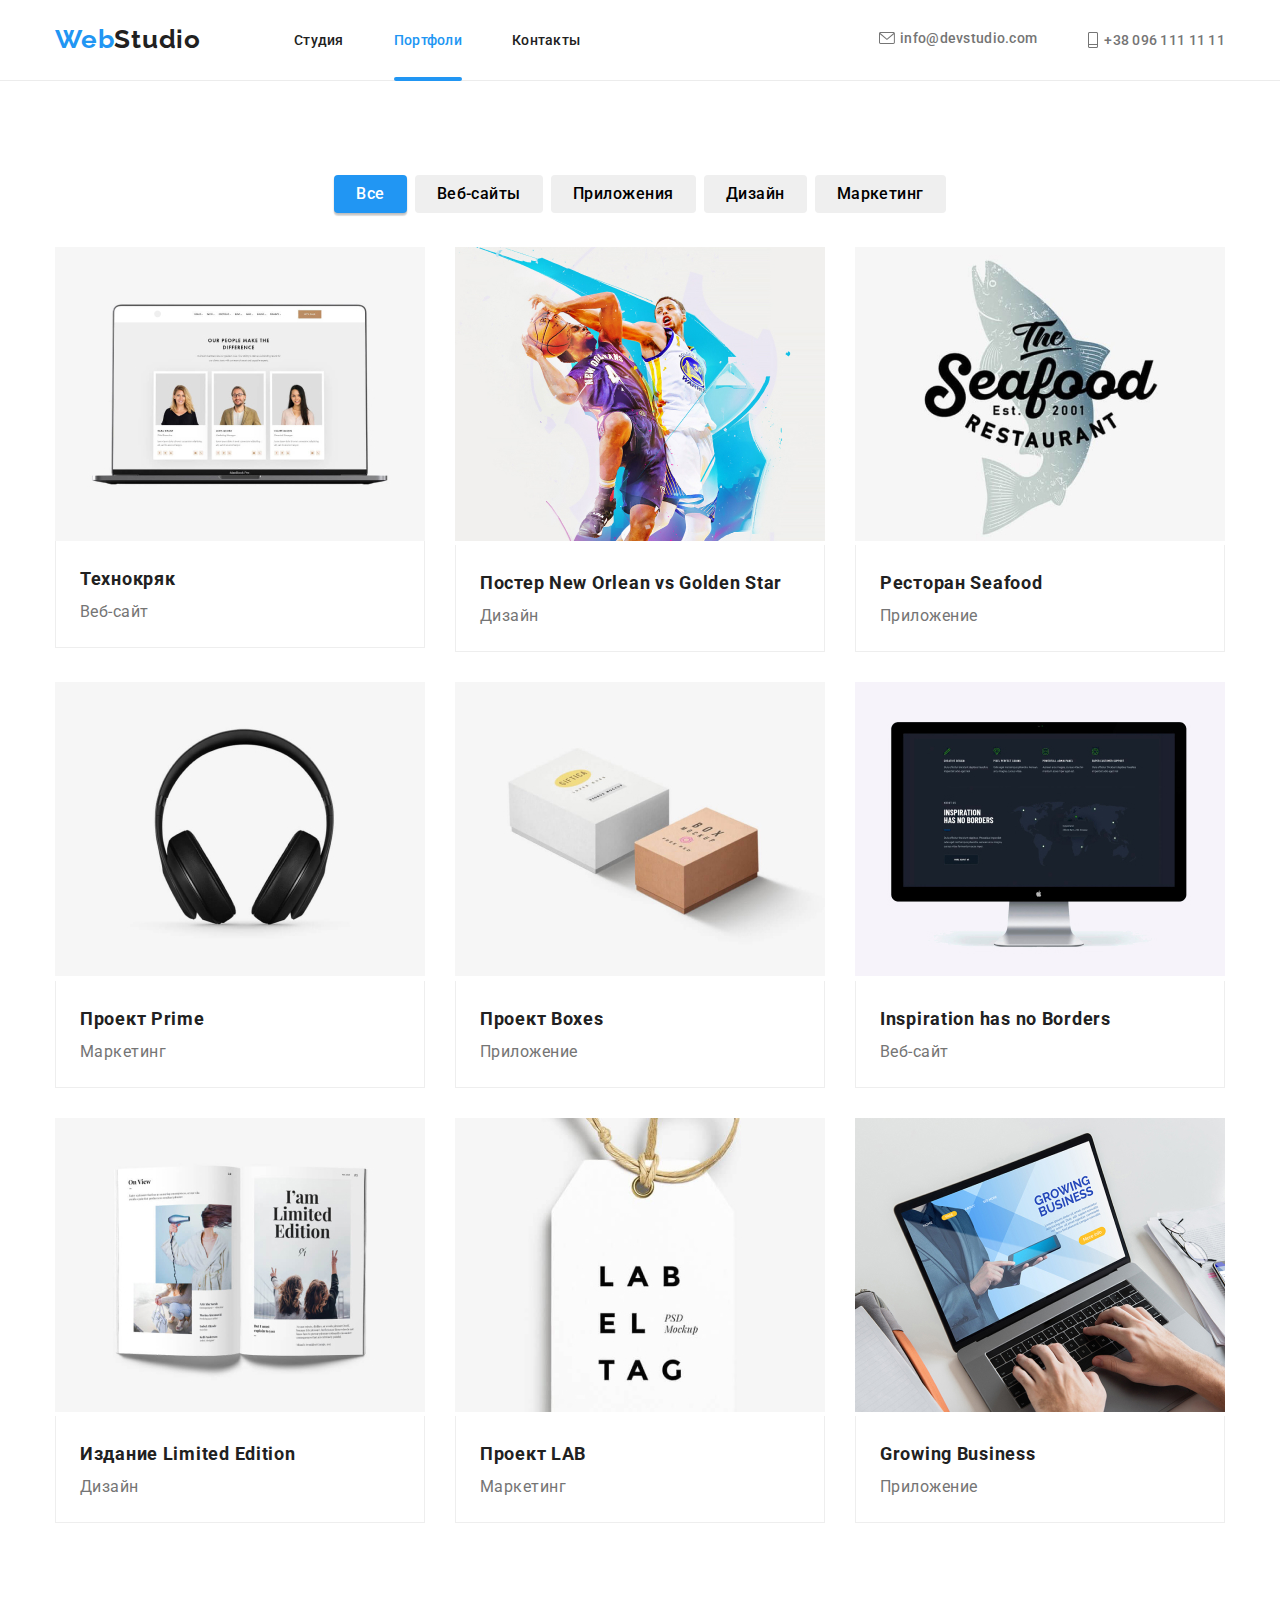
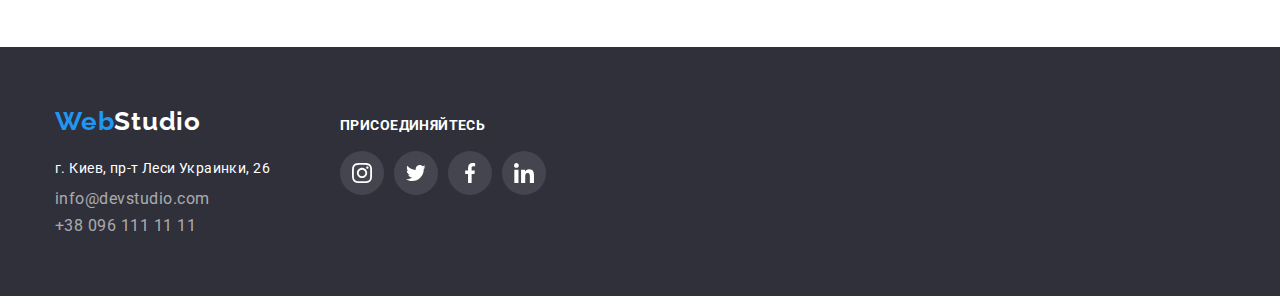
==== portfolio.html @ 09d7fbca "first commit" ====
<!DOCTYPE html>
<html lang="en">

<head>
   <meta charset="UTF-8">
   <meta http-equiv="X-UA-Compatible" content="IE=edge">
   <meta name="viewport" content="width=device-width, initial-scale=1.0">
   <link rel="stylesheet" href="./css/modern-normalize.css">
   <link rel="preconnect" href="https://fonts.googleapis.com">
   <link rel="preconnect" href="https://fonts.gstatic.com" crossorigin>
   <link
      href="https://fonts.googleapis.com/css2?family=Raleway:wght@700&family=Roboto:wght@400;500;700;900&display=swap"
      rel="stylesheet">
   <link rel="stylesheet" href="./css/style.css">
   <title>Portfolio Web Studio (Version 2.1)</title>
</head>

<body>
   <header class="head">
      <div class="container">
         <a href="index.html" class="logo-style"><span class="main-color">Web</span>Studio</a>
         <nav class="head-block">
            <ul class="nav">
               <li class="nav-item"><a href="index.html" class="a-nostyle">Студия</a></li>
               <li class="nav-item"><a href="portfolio.html" class="a-nostyle active">Портфоли</a></li>
               <li class="nav-item"><a href="#" class="a-nostyle">Контакты</a></li>
            </ul>
         </nav>
         <ul class="nav">
            <li class="real-address"><a href="mailto:info@devstudio.com" class="address-style">
                  <svg class="head-icons">
                     <use href="images/icons.svg#icon-email"></use>
                  </svg> info@devstudio.com</a>
            </li>
            <li class="real-address"><a href="tel:+380961111111" class="address-style">
                  <svg class="head-icons-tel">
                     <use href="images/icons.svg#icon-phone"></use>
                  </svg> +38 096 111 11 11</a></li>
         </ul>
      </div>
   </header>
   <main>
      <section class="section">
         <div class="container">
            <ul class="portfolio-nav">
               <li><button class="nav-button nav-button-active">
                     Все
                  </button></li>
               <li><button class="nav-button">
                     Веб-сайты
                  </button></li>
               <li><button class="nav-button">
                     Приложения
                  </button></li>
               <li><button class="nav-button">
                     Дизайн
                  </button></li>
               <li><button class="nav-button">
                     Маркетинг
                  </button></li>
            </ul>
            <ul class="flex-row-portfolio">
               <li class="block-project">
                  <a href="#" class="item-project">
                     <div class="img-thumb">
                        <img class="portfolio-img" src="./images/laptop with website.jpg"
                           alt="Ноутбук с открытим сайтом" width="370" height="294" />
                        <p class="description-img">Технокряк это современная площадка распространения коронавируса.
                           Компании используют эту
                           платформу для цифрового
                           шпионажа и атак на защищённые сервера конкурентов.</p>
                     </div>
                     <div class="container-items">
                        <h3 class="subhead">Технокряк</h3>
                        <p class="subtext">Веб-сайт</p>
                     </div>
                  </a>
               </li>
               <li class="block-project">
                  <a href="#" class="item-project">
                     <div class="img-thumb">
                        <img src="./images/new orlean vs golden star.jpg" alt="Постер New Orlean vs Golden Star"
                           width="370" height="294" />
                        <p class="description-img">Технокряк это современная площадка распространения коронавируса.
                           Компании используют эту
                           платформу для цифрового
                           шпионажа и атак на защищённые сервера конкурентов.</p>
                     </div>
                     <div class="container-items">
                        <h3 class="subhead">Постер New Orlean vs Golden Star</h3>
                        <p class="subtext">Дизайн</p>
                     </div>
                  </a>
               </li>
               <li class="block-project">
                  <a href="#" class="item-project">
                     <div class="img-thumb">
                        <img src="./images/Seafood.jpg" alt="Ресторан Seafood" width="370" height="294" />
                        <p class="description-img">Технокряк это современная площадка распространения коронавируса.
                           Компании используют эту
                           платформу для цифрового
                           шпионажа и атак на защищённые сервера конкурентов.</p>
                     </div>
                     <div class="container-items">
                        <h3 class="subhead">Ресторан Seafood</h3>
                        <p class="subtext">Приложение</p>
                     </div>
                  </a>
               </li>
               <li class="block-project">
                  <a href="#" class="item-project">
                     <div class="img-thumb">
                        <img src="./images/headphones-prime.jpg" alt="Проект Prime" width="370" height="294" />
                        <p class="description-img">Технокряк это современная площадка распространения коронавируса.
                           Компании используют эту
                           платформу для цифрового
                           шпионажа и атак на защищённые сервера конкурентов.</p>
                     </div>
                     <div class="container-items">
                        <h3 class="subhead">Проект Prime</h3>
                        <p class="subtext">Маркетинг</p>
                     </div>
                  </a>
               </li>
               <li class="block-project">
                  <a href="#" class="item-project">
                     <div class="img-thumb">
                        <img src="./images/project-boxes.jpg" alt="Проект Boxes" width="370" height="294" />
                        <p class="description-img">Технокряк это современная площадка распространения коронавируса.
                           Компании используют эту
                           платформу для цифрового
                           шпионажа и атак на защищённые сервера конкурентов.</p>
                     </div>
                     <div class="container-items">
                        <h3 class="subhead">Проект Boxes</h3>
                        <p class="subtext">Приложение</p>
                     </div>
                  </a>
               </li>
               <li class="block-project">
                  <a href="#" class="item-project">
                     <div class="img-thumb">
                        <img src="./images/imac.jpg" alt="Inspiration has no Borders" width="370" height="294" />
                        <p class="description-img">Технокряк это современная площадка распространения коронавируса.
                           Компании используют эту
                           платформу для цифрового
                           шпионажа и атак на защищённые сервера конкурентов.</p>
                     </div>
                     <div class="container-items">
                        <h3 class="subhead">Inspiration has no Borders</h3>
                        <p class="subtext">Веб-сайт</p>
                     </div>
                  </a>
               </li>
               <li class="block-project">
                  <a href="#" class="item-project">
                     <div class="img-thumb">
                        <img src="./images/book.jpg" alt="Издание Limited Edition" width="370" height="294" />
                        <p class="description-img">Технокряк это современная площадка распространения коронавируса.
                           Компании используют эту
                           платформу для цифрового
                           шпионажа и атак на защищённые сервера конкурентов.</p>
                     </div>
                     <div class="container-items">
                        <h3 class="subhead">Издание Limited Edition</h3>
                        <p class="subtext">Дизайн</p>
                     </div>
                  </a>
               </li>
               <li class="block-project">
                  <a href="#" class="item-project">
                     <div class="img-thumb">
                        <img src="./images/project-lab.jpg" alt="Проект LAB" width="370" height="294" />
                        <p class="description-img">Технокряк это современная площадка распространения коронавируса.
                           Компании используют эту
                           платформу для цифрового
                           шпионажа и атак на защищённые сервера конкурентов.</p>
                     </div>
                     <div class="container-items">
                        <h3 class="subhead">Проект LAB</h3>
                        <p class="subtext">Маркетинг</p>
                     </div>
                  </a>
               </li>
               <li class="block-project">
                  <a href="#" class="item-project">
                     <div class="img-thumb">
                        <img src="./images/growing-business.jpg" alt="Growing Business" width="370" height="294" />
                        <p class="description-img">Технокряк это современная площадка распространения коронавируса.
                           Компании используют эту
                           платформу для цифрового
                           шпионажа и атак на защищённые сервера конкурентов.</p>
                     </div>
                     <div class="container-items">
                        <h3 class="subhead">Growing Business</h3>
                        <p class="subtext">Приложение</p>
                     </div>
                  </a>
               </li>
            </ul>
         </div>
      </section>
   </main>
   <footer class="footer">
      <div class="container">
         <div>
            <a href="index.html" class="footer-logo"><span class="main-color">Web</span>Studio</a>
            <address>
               <ul class="footer-list">
                  <li class="footer-margin"><a href="https://goo.gl/maps/rMcHHb8cHS6tsSC66" class="footer-address"
                        target="_blank" rel="noopener noreferrer nofollow">г.
                        Киев,
                        пр-т Леси Украинки,
                        26</a></li>
                  <li class="footer-margin"><a href="mailto:info@devstudio.com"
                        class="footer-item">info@devstudio.com</a>
                  </li>
                  <li class="footer-margin"><a href="tel:+380961111111" class="footer-item">+38 096 111 11 11</a></li>
               </ul>
            </address>
         </div>
         <div class="social-subscription">
            <p class="text-subscription">Присоединяйтесь</p>
            <ul class="social-footer">
               <li class="block-social-footer">
                  <a href="#" class="social-footer-item">
                     <svg class="social-item">
                        <use href="images/icons.svg#icon-instagram"></use>
                     </svg>
                  </a>
               </li>
               <li class="block-social-footer">
                  <a href="#" class="social-footer-item">
                     <svg class="social-item">
                        <use href="images/icons.svg#icon-twitter"></use>
                     </svg>
                  </a>
               </li>
               <li class="block-social-footer">
                  <a href="#" class="social-footer-item">
                     <svg class="social-item">
                        <use href="images/icons.svg#icon-facebook"></use>
                     </svg>
                  </a>
               </li>
               <li class="block-social-footer">
                  <a href="#" class="social-footer-item">
                     <svg class="social-item">
                        <use href="images/icons.svg#icon-linkedin"></use>
                     </svg>
                  </a>
               </li>
            </ul>
         </div>
      </div>
   </footer>
</body>

</html>
---- css/style.css ----
:root {
   --main-color: #2196f3;
   --background-color: #ffffff;
   --text-color: #212121;
   --subtext: #757575;
}
body {
   font-family: 'Roboto', sans-serif;
   color: var(--main-color);
}
button {
   cursor: pointer;
}
p,
h1,
h2,
h3,
h4,
h5,
h6,
ul {
   margin: 0;
   padding: 0;
}
.head {
   border-bottom: 1px solid #ececec;
   padding: 25px 0;
}
.head-block {
   display: flex;
   align-items: center;
}

.container {
   width: 1200px;
   margin: 0 auto;
   padding-right: 15px;
   padding-left: 15px;
}
.nav {
   display: flex;
   list-style: none;
}

.a-nostyle {
   text-decoration: none;
   color: var(--text-color);
   transition: color 250ms cubic-bezier(0.4, 0, 0.2, 1);
}
.head > .container {
   display: flex;
   align-items: center;
}

.logo-style {
   font-family: 'Raleway', sans-serif;
   font-size: 26px;
   line-height: 1.15;
   font-weight: 700;
   text-decoration: none;
   color: var(--text-color);
   letter-spacing: 0.03em;
   margin-right: 93px;
}
.nav:last-child {
   margin-left: auto;
}

.main-color {
   color: var(--main-color);
}
.nav-item {
   display: block;
   font-weight: 500;
   font-size: 14px;
   line-height: 0.875;
   margin: 0 50px 0 0;
   letter-spacing: 0.02em;
}
.real-address:first-child {
   margin: 0 50px 0 0;
}
.address-style {
   color: var(--subtext);
   text-decoration: none;
   font-size: 14px;
   font-weight: 500;
   line-height: 0.875;
   letter-spacing: 0.02em;
   display: flex;
   justify-content: center;
   align-items: center;
   transition: color 250ms cubic-bezier(0.4, 0, 0.2, 1);
}
.nav-item:nth-child(3n + 3) {
   margin-right: 0;
}
.a-nostyle:hover,
.a-nostyle:focus {
   color: var(--main-color);
}
.address-style:hover,
.address-style:focus {
   color: var(--main-color);
   fill: var(--main-color);
}
.slider {
   background-image: linear-gradient(
         rgba(47, 48, 58, 0.4),
         rgba(47, 48, 58, 0.4)
      ),
      url(../images/bg-head.jpg);
   background-repeat: no-repeat;
   background-size: cover;
   background-color: #2f303a;
   padding-bottom: 200px;
   padding-top: 200px;
   text-align: center;
   max-width: 1600px;
   margin: 0 auto;
}
.slider-sentences {
   font-size: 44px;
   color: var(--background-color);
   font-weight: 900;
   line-height: 1.36;
   text-transform: uppercase;
   text-align: center;
   margin: 0 0 30px 0;
   letter-spacing: 0.06em;
}
.button-style {
   font-family: inherit;
   width: 200px;
   padding: 10px 0;
   background-color: var(--main-color);
   border: none;
   border-radius: 5px;
   color: var(--background-color);
   font-size: 16px;
   font-weight: 700;
   line-height: 1.875;
   letter-spacing: 0.06em;
   box-shadow: 0px 4px 4px rgba(0, 0, 0, 0.15);
}
.section {
   padding: 94px 0 94px 0;
}
.section:nth-child(3n) {
   padding: 0 0 94px 0;
}
.section:nth-child(4n) {
   background-color: #f5f4fa;
}
.flex-row {
   display: flex;
   list-style: none;
   padding: 0;
}
.our-feature {
   position: absolute;
   white-space: nowrap;
   width: 1px;
   height: 1px;
   overflow: hidden;
   border: 0;
   padding: 0;
   clip: rect(0 0 0 0);
   clip-path: inset(50%);
   margin: -1px;
}
.feature-block {
   margin: 0 30px 0 0;
   width: 270px;
}
.feature-block:nth-child(4n + 4) {
   margin-right: 0;
}
.feature-text {
   margin: 10px 0 0 0;
   color: var(--subtext);
   font-weight: 400;
   font-size: 14px;
   line-height: 1.71;
   letter-spacing: 0.03em;
}
.feature-head {
   color: var(--text-color);
   font-size: 14px;
   font-weight: 700;
   line-height: 1.14;
   text-transform: uppercase;
   letter-spacing: 0.03em;
}
.style-do {
   text-align: center;
   color: var(--text-color);
   font-weight: 700;
   font-size: 36px;
   line-height: 1.16;
   margin: 0 0 50px 0;
   letter-spacing: 0.03em;
}
.what-do {
   margin: 0 30px 0 0;
   position: relative;
}
.what-do:nth-child(3n + 3) {
   margin-right: 0;
}
.what-do-text {
   position: absolute;
   bottom: 4px;
   left: 0;
   width: 100%;
   height: 70px;
   color: #fff;
   background: rgba(47, 48, 58, 0.8);
   display: flex;
   justify-content: center;
   align-items: center;
   font-weight: 700;
   font-size: 14px;
   line-height: 1.14;
   text-align: center;
   letter-spacing: 0.03em;
   text-transform: uppercase;
   color: #ffffff;
}
.teammates {
   background-color: var(--background-color);
   width: 270px;
   text-align: center;
   margin: 0 30px 0 0;
   box-shadow: 1px 2px 2px rgba(0, 0, 0, 0.2);
}
.teammates:nth-child(4n + 4) {
   margin-right: 0;
}
.name-surname {
   color: var(--text-color);
   font-size: 16px;
   line-height: 1.125;
   font-weight: 500;
   letter-spacing: 0.03em;
   margin-bottom: 10px;
}
.block-information {
   padding: 30px 0 30px 0;
}
.career {
   color: var(--subtext);
   font-size: 16px;
   font-weight: 400;
   line-height: 1.125;
   letter-spacing: 0.03em;
   margin-bottom: 16px;
}
.footer {
   background-color: #2f303a;
   padding: 60px 0 60px 0;
}
.footer-logo {
   display: block;
   font-family: 'Raleway', sans-serif;
   font-size: 26px;
   line-height: 1.15;
   font-weight: 700;
   text-decoration: none;
   color: var(--background-color);
   letter-spacing: 0.03em;
   margin-bottom: 20px;
}
.footer-list {
   list-style: none;
   padding: 0;
}
.footer-address {
   text-decoration: none;
   color: var(--background-color);
   font-size: 14px;
   line-height: 1.71;
   font-style: normal;
   letter-spacing: 0.03em;
}
.footer-item {
   text-decoration: none;
   color: rgba(255, 255, 255, 0.6);
   font-style: normal;
}
.footer-margin {
   margin: 0 0 9px 0;
   letter-spacing: 0.03em;
}
.footer-margin:nth-child(3n) {
   margin: 0;
}

.active {
   color: var(--main-color);
   position: relative;
}

.active::after {
   content: '';
   width: 100%;
   height: 4px;
   position: absolute;
   background-color: var(--main-color);
   border-radius: 2px;
   left: 0;
   bottom: -33px;
}

/*                  Portfolio.html                     */
.portfolio-nav {
   display: flex;
   justify-content: center;
   align-items: center;
   list-style: none;
}
.portfolio-nav li {
   margin: 0 4px 0 4px;
}
.none-style {
   text-decoration: none;
   color: var(--text-color);
}
.nav-button-active {
   padding: 6px 22px;
   background: var(--main-color);
   box-shadow: 0px 3px 1px rgba(0, 0, 0, 0.1), 0px 1px 2px rgba(0, 0, 0, 0.08),
      0px 2px 2px rgba(0, 0, 0, 0.12);
   border-radius: 4px;
   color: #ffffff;
}
.nav-button {
   padding: 6px 22px;
   font-family: -apple-system, BlinkMacSystemFont, 'Segoe UI', Roboto, Oxygen,
      Ubuntu, Cantarell, 'Open Sans', 'Helvetica Neue', sans-serif;
   font-weight: 500;
   font-size: 16px;
   line-height: 1.625;
   text-align: center;
   letter-spacing: 0.03em;
   border: none;
   border-radius: 4px;
   transition: background 250ms cubic-bezier(0.4, 0, 0.2, 1),
      box-shadow 250ms cubic-bezier(0.4, 0, 0.2, 1),
      color 250ms cubic-bezier(0.4, 0, 0.2, 1);
}
.nav-button:focus,
.nav-button:hover {
   background: var(--main-color);
   box-shadow: 0px 3px 1px rgba(0, 0, 0, 0.1), 0px 1px 2px rgba(0, 0, 0, 0.08),
      0px 2px 2px rgba(0, 0, 0, 0.12);
   /* border-radius: 4px; */
   color: #ffffff;
}
.actived {
   font-family: -apple-system, BlinkMacSystemFont, 'Segoe UI', Roboto, Oxygen,
      Ubuntu, Cantarell, 'Open Sans', 'Helvetica Neue', sans-serif;
   font-weight: 500;
   font-size: 16px;
   line-height: 1.625;
   letter-spacing: 0.03em;
   color: #ffffff;
}
.flex-row-portfolio {
   display: flex;
   flex-wrap: wrap;
   list-style: none;
   margin: 34px 0 0 0;
}
.container-items {
   padding: 20px 24px 20px 24px;
   border-bottom: 1px solid #eeeeee;
   border-right: 1px solid #eeeeee;
   border-left: 1px solid #eeeeee;
}
.block-project {
   width: 370px;
   margin: 0 0 30px 30px;
}
.block-project:nth-child(3n + 1) {
   margin: 0 0 30px 0;
}
.container-items .subhead {
   font-family: -apple-system, BlinkMacSystemFont, 'Segoe UI', Roboto, Oxygen,
      Ubuntu, Cantarell, 'Open Sans', 'Helvetica Neue', sans-serif;
   font-weight: 700;
   font-size: 18px;
   line-height: 2;
   letter-spacing: 0.04em;
   color: var(--text-color);
}
.container-items .subtext {
   font-family: -apple-system, BlinkMacSystemFont, 'Segoe UI', Roboto, Oxygen,
      Ubuntu, Cantarell, 'Open Sans', 'Helvetica Neue', sans-serif;
   font-size: 16px;
   line-height: 1.875;
   letter-spacing: 0.03em;
   color: var(--subtext);
}
.projec-items {
   padding-bottom: 94px;
}
.portfolio-img {
   display: block;
}
.img-thumb {
   position: relative;
   overflow: hidden;
}

.description-img {
   position: absolute;
   top: 0;
   left: 0;
   height: 100%;
   background: rgba(33, 150, 243, 0.9);
   transform: translateY(calc(100% + 1px));
   transition: transform 250ms cubic-bezier(0.4, 0, 0.2, 1);
   font-size: 18px;
   line-height: 1.55;
   letter-spacing: 0.03em;
   color: #ffffff;
   padding: 63px 24px 0 24px;
}
.backdrop {
   width: 100vw;
   height: 100vh;
   background-color: rgba(0, 0, 0, 0.3);
   position: fixed;
   top: 0;
   transition: visibility 250ms cubic-bezier(0.4, 0, 0.2, 1),
      opacity 250ms cubic-bezier(0.4, 0, 0.2, 1), rotate 250ms linear;
}
.modal {
   width: 528px;
   min-height: 581px;
   background-color: #ffffff;
   box-shadow: 0px 1px 3px rgba(0, 0, 0, 0.12), 0px 1px 1px rgba(0, 0, 0, 0.14),
      0px 2px 1px rgba(0, 0, 0, 0.2);
   border-radius: 4px;
   position: absolute;
   top: 50%;
   left: 50%;
   transform: translate(-50%, -50%);
   padding: 40px;
}
.modal-close-btn {
   display: flex;
   justify-content: center;
   align-items: center;
   width: 30px;
   height: 30px;
   border-radius: 50%;
   position: absolute;
   background-color: #fff;
   border: 1px solid rgba(0, 0, 0, 0.1);
   top: 14px;
   right: 14px;
}
.is-hidden {
   opacity: 0;
   pointer-events: 0;
   visibility: hidden;
}
.block-project:hover .description-img {
   transform: translateY(0);
}
.item-project {
   display: block;
   text-decoration: none;
   transition: box-shadow 250ms cubic-bezier(0.4, 0, 0.2, 1);
}
.item-project:hover,
.item-project:focus {
   box-shadow: 0px 1px 1px rgba(0, 0, 0, 0.12), 0px 4px 4px rgba(0, 0, 0, 0.06),
      1px 4px 6px rgba(0, 0, 0, 0.16);
}

/* ICONS Style */
.head-icons {
   height: 12px;
   width: 16px;
   fill: currentColor;
   margin-right: 5px;
}
.head-icons-tel {
   height: 16px;
   width: 12px;
   fill: currentColor;
   margin-right: 5px;
}
.feature-icons {
   width: 65.32px;
   height: 70px;
}
.background-feautre-icons {
   height: 120px;
   width: 270px;
   display: flex;
   justify-content: center;
   align-items: center;
   background-color: #f5f4fa;
   border-radius: 4px;
   margin-bottom: 30px;
}
.social-icons {
   list-style: none;
   display: flex;
   justify-content: center;
   align-items: center;
}
.icons {
   cursor: pointer;
   width: 44px;
   height: 44px;
   margin-right: 10px;
   color: #afb1b8;
   fill: currentColor;
}
.icons:last-child {
   margin-right: 0;
}
.url-icon-social {
   display: flex;
   justify-content: center;
   align-items: center;
   border-radius: 50%;
   width: 100%;
   height: 100%;
   color: #afb1b8;
   fill: currentColor;
   transition: background-color 250ms cubic-bezier(0.4, 0, 0.2, 1),
      color 250ms cubic-bezier(0.4, 0, 0.2, 1);
}
.icon-item {
   width: 20px;
   height: 20px;
}
.url-icon-social:hover,
.url-icon-social:focus {
   background-color: var(--main-color);
   color: #fff;
}
.partners-items {
   list-style: none;
   display: flex;
}
.block-partners {
   width: 170px;
   height: 92px;
   box-sizing: border-box;
   margin-right: 30px;
}
.block-partners:last-child {
   margin-right: 0px;
}
.url-partners {
   display: flex;
   justify-content: center;
   align-items: center;
   border: 1px solid #afb1b8;
   border-radius: 4px;
   width: 100%;
   height: 100%;
   fill: currentColor;
   fill: #afb1b8;
   transition: fill 250ms cubic-bezier(0.4, 0, 0.2, 1),
      border 250ms cubic-bezier(0.4, 0, 0.2, 1);
}
.url-partners:hover,
.url-partners:focus {
   fill: var(--main-color);
   border: 1px solid #2196f3;
}
.icon-partners {
   width: 106px;
   height: 60px;
}
.social-subscription {
   margin-left: 70px;
}

.social-footer {
   list-style: none;
   display: flex;
   justify-content: center;
   align-items: center;
}
.social-item {
   width: 20px;
   height: 20px;
   fill: #fff;
}
.footer > .container {
   display: flex;
   align-items: baseline;
}
.text-subscription {
   font-weight: 700;
   font-size: 14px;
   line-height: 0.875;
   letter-spacing: 0.03em;
   text-transform: uppercase;
   color: #ffffff;
   /* padding: 10px 0 20px 0; */
   margin-bottom: 20px;
}
.social-footer-item {
   width: 44px;
   height: 44px;
   border-radius: 50%;
   display: flex;
   justify-content: center;
   align-items: center;
   background: rgba(255, 255, 255, 0.1);
   transition: background-color 250ms cubic-bezier(0.4, 0, 0.2, 1);
}
.block-social-footer {
   margin-right: 10px;
}
.block-social-footer:last-child {
   margin-right: 0;
}
.social-footer-item:hover,
.social-footer-item:focus {
   background-color: var(--main-color);
}

/* MODAL FORM */
.modal-form {
   display: flex;
   flex-direction: column;
}

.modal-input {
   width: 100%;
   height: 40px;
   border: 1px solid rgba(33, 33, 33, 0.2);
   box-sizing: border-box;
   border-radius: 4px;
   padding-left: 42px;
   cursor: pointer;
   margin-top: 4px;
   outline: none;
}

.modal-input:hover,
.modal-input:focus {
   border: 1px solid var(--main-color);
}
.modal-textarea {
   width: 100%;
   height: 120px;
   border: 1px solid rgba(33, 33, 33, 0.2);
   box-sizing: border-box;
   border-radius: 4px;
   outline: none;
   padding: 12px 16px;
   margin-top: 4px;
   font-size: 14px;
   line-height: 16px;
   letter-spacing: 0.01em;
   color: rgba(117, 117, 117, 0.5);
   resize: none;
   cursor: pointer;
}
.modal-textarea:hover,
.modal-textarea:focus {
   border: 1px solid var(--main-color);
}

.modal-title {
   font-weight: 700;
   font-size: 20px;
   line-height: 1.15;
   text-align: center;
   letter-spacing: 0.03em;
   color: #212121;
}
.button-submit {
   width: 200px;
   height: 50px;
   background: #188ce8;
   box-shadow: 0px 4px 4px rgba(0, 0, 0, 0.15);
   border-radius: 4px;
   border: none;
   letter-spacing: 0.06em;
   font-weight: 700;
   font-size: 16px;
   line-height: 30px;
   color: #ffffff;
}
.text-label-form {
   font-size: 12px;
   line-height: 14px;
   letter-spacing: 0.01em;
   color: #757575;
   padding-top: 10px;
}
.modal-checkbox {
   display: flex;
   justify-content: center;
   align-items: center;
   padding-top: 20px;
   padding-bottom: 30px;
}
.checkbox-text {
   display: inline;
   font-size: 14px;
   line-height: 24px;
   letter-spacing: 0.03em;
   color: #757575;
   padding-left: 7px;
}
.conditions-contract {
   font-size: 14px;
   line-height: 24px;
   letter-spacing: 0.03em;
   color: var(--main-color);
   border-bottom: 1px solid var(--main-color);
}
.link-contract {
   text-decoration: none;
   color: inherit;
}
.thumb-button {
   display: flex;
   justify-content: center;
   align-items: center;
}
.thumb-user-name {
   position: relative;
}
.form-user-icon {
   position: absolute;
   top: 50%;
   left: 15px;
   transform: translate(0, -40%);
   height: 18px;
   width: 18px;
   pointer-events: none;
   fill: inherit;
}
.thumb-user-name:hover,
.thumb-user-name:focus {
   fill: var(--main-color);
}
.subscription-email {
   margin-left: 93px;
}
.email-subscription {
   width: 358px;
   height: 50px;
   border: 1px solid rgba(255, 255, 255, 0.3);
   background-color: #2f303a;
   padding: 15px 16px;
   box-sizing: border-box;
   border-radius: 4px;
   outline: none;
   color: rgba(255, 255, 255, 0.3);
}
.subscription-button {
   width: 200px;
   height: 50px;
   background: #2196f3;
   box-shadow: 0px 4px 4px rgba(0, 0, 0, 0.15);
   border-radius: 4px;
   border: none;
   margin-right: 12px;
   font-weight: 700;
   font-size: 16px;
   line-height: 30px;
   letter-spacing: 0.06em;
   color: #ffffff;
   align-items: center;
   text-align: center;
}
.icon-send-button {
   display: inline-block;
   width: 24px;
   height: 24px;
   fill: #fff;
   transform: translate(20%, 20%);
}
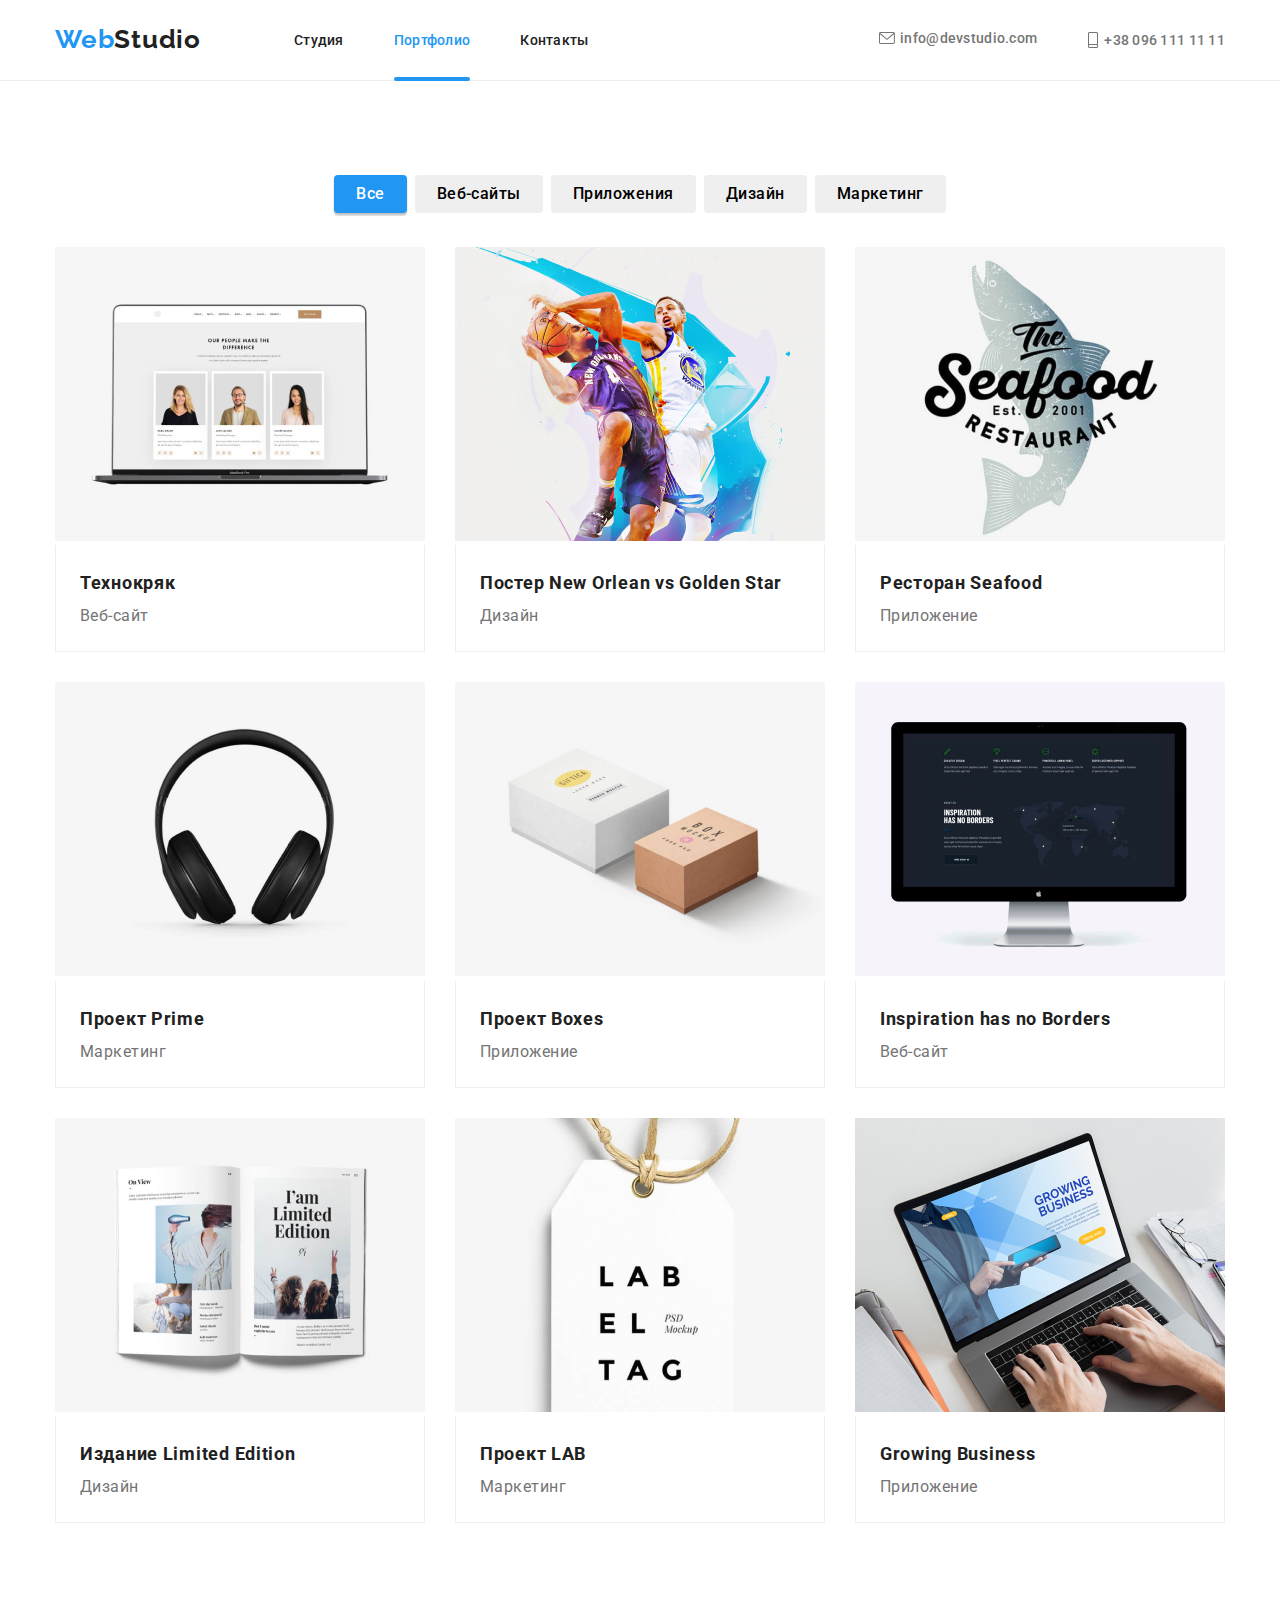
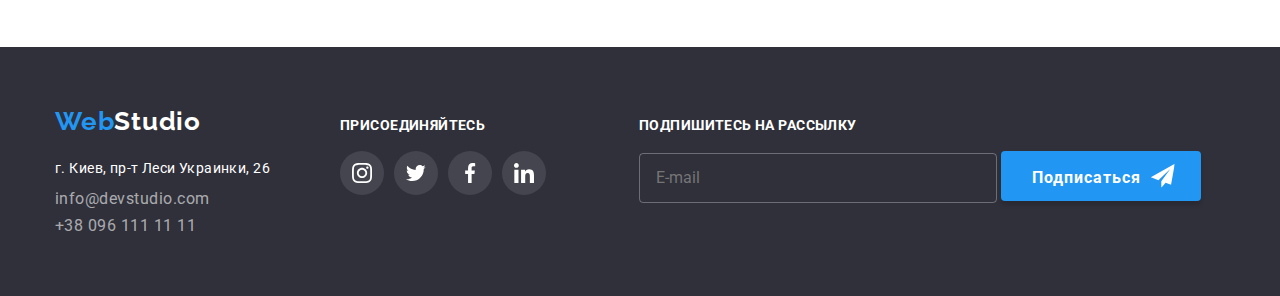
==== commit b616d418: "just bem" ====
--- a/portfolio.html
+++ b/portfolio.html
@@ -18,182 +18,192 @@
 <body>
    <header class="head">
       <div class="container">
-         <a href="index.html" class="logo-style"><span class="main-color">Web</span>Studio</a>
-         <nav class="head-block">
-            <ul class="nav">
-               <li class="nav-item"><a href="index.html" class="a-nostyle">Студия</a></li>
-               <li class="nav-item"><a href="portfolio.html" class="a-nostyle active">Портфоли</a></li>
-               <li class="nav-item"><a href="#" class="a-nostyle">Контакты</a></li>
+         <a href="index.html" class="logo"><span class="head__span">Web</span>Studio</a>
+         <nav class="menu">
+            <ul class="menu-list">
+               <li class="menu-list__item"><a href="index.html" class="a-nostyle">Студия</a></li>
+               <li class="menu-list__item"><a href="portfolio.html" class="a-nostyle active">Портфолио</a></li>
+               <li class="menu-list__item"><a href="#" class="a-nostyle">Контакты</a></li>
             </ul>
          </nav>
-         <ul class="nav">
-            <li class="real-address"><a href="mailto:info@devstudio.com" class="address-style">
-                  <svg class="head-icons">
+         <ul class="contact-list menu-list">
+            <li class="contact-list__item"><a href="mailto:info@devstudio.com" class="address-style">
+                  <svg class="contact-list__icon--letter">
                      <use href="images/icons.svg#icon-email"></use>
                   </svg> info@devstudio.com</a>
             </li>
-            <li class="real-address"><a href="tel:+380961111111" class="address-style">
-                  <svg class="head-icons-tel">
+            <li class="contact-list__item"><a href="tel:+380961111111" class="address-style">
+                  <svg class="contact-list__icon--phone">
                      <use href="images/icons.svg#icon-phone"></use>
-                  </svg> +38 096 111 11 11</a></li>
+                  </svg> +38 096 111 11 11</a>
+            </li>
          </ul>
       </div>
    </header>
    <main>
-      <section class="section">
+      <section class="section-padding">
          <div class="container">
             <ul class="portfolio-nav">
-               <li><button class="nav-button nav-button-active">
+               <li><button class="portfolio-nav__item portfolio-nav__item--active">
                      Все
                   </button></li>
-               <li><button class="nav-button">
+               <li><button class="portfolio-nav__item">
                      Веб-сайты
                   </button></li>
-               <li><button class="nav-button">
+               <li><button class="portfolio-nav__item">
                      Приложения
                   </button></li>
-               <li><button class="nav-button">
+               <li><button class="portfolio-nav__item">
                      Дизайн
                   </button></li>
-               <li><button class="nav-button">
+               <li><button class="portfolio-nav__item">
                      Маркетинг
                   </button></li>
             </ul>
-            <ul class="flex-row-portfolio">
-               <li class="block-project">
-                  <a href="#" class="item-project">
-                     <div class="img-thumb">
-                        <img class="portfolio-img" src="./images/laptop with website.jpg"
-                           alt="Ноутбук с открытим сайтом" width="370" height="294" />
-                        <p class="description-img">Технокряк это современная площадка распространения коронавируса.
-                           Компании используют эту
-                           платформу для цифрового
-                           шпионажа и атак на защищённые сервера конкурентов.</p>
-                     </div>
-                     <div class="container-items">
-                        <h3 class="subhead">Технокряк</h3>
-                        <p class="subtext">Веб-сайт</p>
-                     </div>
-                  </a>
-               </li>
-               <li class="block-project">
-                  <a href="#" class="item-project">
+            <ul class="project-list">
+               <li class="project-list__item">
+                  <a href="#" class="project-list__url">
+                     <div class="img-thumb">
+                        <img src="./images/laptop with website.jpg" alt="Ноутбук с открытим сайтом" width="370"
+                           height="294" />
+                        <p class="img-thumb__description">Технокряк это современная площадка распространения
+                           коронавируса.
+                           Компании используют эту
+                           платформу для цифрового
+                           шпионажа и атак на защищённые сервера конкурентов.</p>
+                     </div>
+                     <div class="container-items">
+                        <h3 class="container-items__subhead">Технокряк</h3>
+                        <p class="container-items__subtext">Веб-сайт</p>
+                     </div>
+                  </a>
+               </li>
+               <li class="project-list__item">
+                  <a href="#" class="project-list__url">
                      <div class="img-thumb">
                         <img src="./images/new orlean vs golden star.jpg" alt="Постер New Orlean vs Golden Star"
                            width="370" height="294" />
-                        <p class="description-img">Технокряк это современная площадка распространения коронавируса.
-                           Компании используют эту
-                           платформу для цифрового
-                           шпионажа и атак на защищённые сервера конкурентов.</p>
-                     </div>
-                     <div class="container-items">
-                        <h3 class="subhead">Постер New Orlean vs Golden Star</h3>
-                        <p class="subtext">Дизайн</p>
-                     </div>
-                  </a>
-               </li>
-               <li class="block-project">
-                  <a href="#" class="item-project">
+                        <p class="img-thumb__description">Технокряк это современная площадка распространения
+                           коронавируса.
+                           Компании используют эту
+                           платформу для цифрового
+                           шпионажа и атак на защищённые сервера конкурентов.</p>
+                     </div>
+                     <div class="container-items">
+                        <h3 class="container-items__subhead">Постер New Orlean vs Golden Star</h3>
+                        <p class="container-items__subtext">Дизайн</p>
+                     </div>
+                  </a>
+               </li>
+               <li class="project-list__item">
+                  <a href="#" class="project-list__url">
                      <div class="img-thumb">
                         <img src="./images/Seafood.jpg" alt="Ресторан Seafood" width="370" height="294" />
-                        <p class="description-img">Технокряк это современная площадка распространения коронавируса.
-                           Компании используют эту
-                           платформу для цифрового
-                           шпионажа и атак на защищённые сервера конкурентов.</p>
-                     </div>
-                     <div class="container-items">
-                        <h3 class="subhead">Ресторан Seafood</h3>
-                        <p class="subtext">Приложение</p>
-                     </div>
-                  </a>
-               </li>
-               <li class="block-project">
-                  <a href="#" class="item-project">
+                        <p class="img-thumb__description">Технокряк это современная площадка распространения
+                           коронавируса.
+                           Компании используют эту
+                           платформу для цифрового
+                           шпионажа и атак на защищённые сервера конкурентов.</p>
+                     </div>
+                     <div class="container-items">
+                        <h3 class="container-items__subhead">Ресторан Seafood</h3>
+                        <p class="container-items__subtext">Приложение</p>
+                     </div>
+                  </a>
+               </li>
+               <li class="project-list__item">
+                  <a href="#" class="project-list__url">
                      <div class="img-thumb">
                         <img src="./images/headphones-prime.jpg" alt="Проект Prime" width="370" height="294" />
-                        <p class="description-img">Технокряк это современная площадка распространения коронавируса.
-                           Компании используют эту
-                           платформу для цифрового
-                           шпионажа и атак на защищённые сервера конкурентов.</p>
-                     </div>
-                     <div class="container-items">
-                        <h3 class="subhead">Проект Prime</h3>
-                        <p class="subtext">Маркетинг</p>
-                     </div>
-                  </a>
-               </li>
-               <li class="block-project">
-                  <a href="#" class="item-project">
+                        <p class="img-thumb__description">Технокряк это современная площадка распространения
+                           коронавируса.
+                           Компании используют эту
+                           платформу для цифрового
+                           шпионажа и атак на защищённые сервера конкурентов.</p>
+                     </div>
+                     <div class="container-items">
+                        <h3 class="container-items__subhead">Проект Prime</h3>
+                        <p class="container-items__subtext">Маркетинг</p>
+                     </div>
+                  </a>
+               </li>
+               <li class="project-list__item">
+                  <a href="#" class="project-list__url">
                      <div class="img-thumb">
                         <img src="./images/project-boxes.jpg" alt="Проект Boxes" width="370" height="294" />
-                        <p class="description-img">Технокряк это современная площадка распространения коронавируса.
-                           Компании используют эту
-                           платформу для цифрового
-                           шпионажа и атак на защищённые сервера конкурентов.</p>
-                     </div>
-                     <div class="container-items">
-                        <h3 class="subhead">Проект Boxes</h3>
-                        <p class="subtext">Приложение</p>
-                     </div>
-                  </a>
-               </li>
-               <li class="block-project">
-                  <a href="#" class="item-project">
+                        <p class="img-thumb__description">Технокряк это современная площадка распространения
+                           коронавируса.
+                           Компании используют эту
+                           платформу для цифрового
+                           шпионажа и атак на защищённые сервера конкурентов.</p>
+                     </div>
+                     <div class="container-items">
+                        <h3 class="container-items__subhead">Проект Boxes</h3>
+                        <p class="container-items__subtext">Приложение</p>
+                     </div>
+                  </a>
+               </li>
+               <li class="project-list__item">
+                  <a href="#" class="project-list__url">
                      <div class="img-thumb">
                         <img src="./images/imac.jpg" alt="Inspiration has no Borders" width="370" height="294" />
-                        <p class="description-img">Технокряк это современная площадка распространения коронавируса.
-                           Компании используют эту
-                           платформу для цифрового
-                           шпионажа и атак на защищённые сервера конкурентов.</p>
-                     </div>
-                     <div class="container-items">
-                        <h3 class="subhead">Inspiration has no Borders</h3>
-                        <p class="subtext">Веб-сайт</p>
-                     </div>
-                  </a>
-               </li>
-               <li class="block-project">
-                  <a href="#" class="item-project">
+                        <p class="img-thumb__description">Технокряк это современная площадка распространения
+                           коронавируса.
+                           Компании используют эту
+                           платформу для цифрового
+                           шпионажа и атак на защищённые сервера конкурентов.</p>
+                     </div>
+                     <div class="container-items">
+                        <h3 class="container-items__subhead">Inspiration has no Borders</h3>
+                        <p class="container-items__subtext">Веб-сайт</p>
+                     </div>
+                  </a>
+               </li>
+               <li class="project-list__item">
+                  <a href="#" class="project-list__url">
                      <div class="img-thumb">
                         <img src="./images/book.jpg" alt="Издание Limited Edition" width="370" height="294" />
-                        <p class="description-img">Технокряк это современная площадка распространения коронавируса.
-                           Компании используют эту
-                           платформу для цифрового
-                           шпионажа и атак на защищённые сервера конкурентов.</p>
-                     </div>
-                     <div class="container-items">
-                        <h3 class="subhead">Издание Limited Edition</h3>
-                        <p class="subtext">Дизайн</p>
-                     </div>
-                  </a>
-               </li>
-               <li class="block-project">
-                  <a href="#" class="item-project">
+                        <p class="img-thumb__description">Технокряк это современная площадка распространения
+                           коронавируса.
+                           Компании используют эту
+                           платформу для цифрового
+                           шпионажа и атак на защищённые сервера конкурентов.</p>
+                     </div>
+                     <div class="container-items">
+                        <h3 class="container-items__subhead">Издание Limited Edition</h3>
+                        <p class="container-items__subtext">Дизайн</p>
+                     </div>
+                  </a>
+               </li>
+               <li class="project-list__item">
+                  <a href="#" class="project-list__url">
                      <div class="img-thumb">
                         <img src="./images/project-lab.jpg" alt="Проект LAB" width="370" height="294" />
-                        <p class="description-img">Технокряк это современная площадка распространения коронавируса.
-                           Компании используют эту
-                           платформу для цифрового
-                           шпионажа и атак на защищённые сервера конкурентов.</p>
-                     </div>
-                     <div class="container-items">
-                        <h3 class="subhead">Проект LAB</h3>
-                        <p class="subtext">Маркетинг</p>
-                     </div>
-                  </a>
-               </li>
-               <li class="block-project">
-                  <a href="#" class="item-project">
+                        <p class="img-thumb__description">Технокряк это современная площадка распространения
+                           коронавируса.
+                           Компании используют эту
+                           платформу для цифрового
+                           шпионажа и атак на защищённые сервера конкурентов.</p>
+                     </div>
+                     <div class="container-items">
+                        <h3 class="container-items__subhead">Проект LAB</h3>
+                        <p class="container-items__subtext">Маркетинг</p>
+                     </div>
+                  </a>
+               </li>
+               <li class="project-list__item">
+                  <a href="#" class="project-list__url">
                      <div class="img-thumb">
                         <img src="./images/growing-business.jpg" alt="Growing Business" width="370" height="294" />
-                        <p class="description-img">Технокряк это современная площадка распространения коронавируса.
-                           Компании используют эту
-                           платформу для цифрового
-                           шпионажа и атак на защищённые сервера конкурентов.</p>
-                     </div>
-                     <div class="container-items">
-                        <h3 class="subhead">Growing Business</h3>
-                        <p class="subtext">Приложение</p>
+                        <p class="img-thumb__description">Технокряк это современная площадка распространения
+                           коронавируса.
+                           Компании используют эту
+                           платформу для цифрового
+                           шпионажа и атак на защищённые сервера конкурентов.</p>
+                     </div>
+                     <div class="container-items">
+                        <h3 class="container-items__subhead">Growing Business</h3>
+                        <p class="container-items__subtext">Приложение</p>
                      </div>
                   </a>
                </li>
@@ -204,53 +214,66 @@
    <footer class="footer">
       <div class="container">
          <div>
-            <a href="index.html" class="footer-logo"><span class="main-color">Web</span>Studio</a>
+            <a href="index.html" class="footer__logo"><span class="head__span">Web</span>Studio</a>
             <address>
                <ul class="footer-list">
-                  <li class="footer-margin"><a href="https://goo.gl/maps/rMcHHb8cHS6tsSC66" class="footer-address"
+                  <li class="footer-list__item"><a href="https://goo.gl/maps/rMcHHb8cHS6tsSC66" class="footer-address"
                         target="_blank" rel="noopener noreferrer nofollow">г.
                         Киев,
                         пр-т Леси Украинки,
                         26</a></li>
-                  <li class="footer-margin"><a href="mailto:info@devstudio.com"
-                        class="footer-item">info@devstudio.com</a>
+                  <li class="footer-list__item"><a href="mailto:info@devstudio.com"
+                        class="footer-list__reset-style">info@devstudio.com</a>
                   </li>
-                  <li class="footer-margin"><a href="tel:+380961111111" class="footer-item">+38 096 111 11 11</a></li>
+                  <li class="footer-list__item"><a href="tel:+380961111111" class="footer-list__reset-style">+38 096 111
+                        11 11</a>
+                  </li>
                </ul>
             </address>
          </div>
          <div class="social-subscription">
-            <p class="text-subscription">Присоединяйтесь</p>
-            <ul class="social-footer">
-               <li class="block-social-footer">
-                  <a href="#" class="social-footer-item">
+            <p class="social-subscription__text">Присоединяйтесь</p>
+            <ul class="social-subscription__list">
+               <li class="social-subscription__item">
+                  <a href="#" class="social-subscription__url">
                      <svg class="social-item">
                         <use href="images/icons.svg#icon-instagram"></use>
                      </svg>
                   </a>
                </li>
-               <li class="block-social-footer">
-                  <a href="#" class="social-footer-item">
+               <li class="social-subscription__item">
+                  <a href="#" class="social-subscription__url">
                      <svg class="social-item">
                         <use href="images/icons.svg#icon-twitter"></use>
                      </svg>
                   </a>
                </li>
-               <li class="block-social-footer">
-                  <a href="#" class="social-footer-item">
+               <li class="social-subscription__item">
+                  <a href="#" class="social-subscription__url">
                      <svg class="social-item">
                         <use href="images/icons.svg#icon-facebook"></use>
                      </svg>
                   </a>
                </li>
-               <li class="block-social-footer">
-                  <a href="#" class="social-footer-item">
+               <li class="social-subscription__item">
+                  <a href="#" class="social-subscription__url">
                      <svg class="social-item">
                         <use href="images/icons.svg#icon-linkedin"></use>
                      </svg>
                   </a>
                </li>
             </ul>
+         </div>
+         <div class="subscription-email">
+            <p class="social-subscription__text">Подпишитесь на рассылку</p>
+            <form class="form-subscription-email">
+               <input type="email" name="email" id="email" class="email-subscription" placeholder="E-mail">
+               <button type="submit" class="subscription-button">Подписаться
+                  <svg class="icon-send-button">
+                     <use href="images/icons.svg#icon-icon-send"></use>
+                  </svg>
+               </button>
+            </form>
          </div>
       </div>
    </footer>
--- a/css/style.css
+++ b/css/style.css
@@ -26,7 +26,7 @@
    border-bottom: 1px solid #ececec;
    padding: 25px 0;
 }
-.head-block {
+.menu {
    display: flex;
    align-items: center;
 }
@@ -37,7 +37,7 @@
    padding-right: 15px;
    padding-left: 15px;
 }
-.nav {
+.menu-list {
    display: flex;
    list-style: none;
 }
@@ -52,7 +52,7 @@
    align-items: center;
 }
 
-.logo-style {
+.logo {
    font-family: 'Raleway', sans-serif;
    font-size: 26px;
    line-height: 1.15;
@@ -62,14 +62,14 @@
    letter-spacing: 0.03em;
    margin-right: 93px;
 }
-.nav:last-child {
+.menu-list:last-child {
    margin-left: auto;
 }
 
-.main-color {
+.head__span {
    color: var(--main-color);
 }
-.nav-item {
+.menu-list__item {
    display: block;
    font-weight: 500;
    font-size: 14px;
@@ -77,7 +77,7 @@
    margin: 0 50px 0 0;
    letter-spacing: 0.02em;
 }
-.real-address:first-child {
+.contact-list__item:first-child {
    margin: 0 50px 0 0;
 }
 .address-style {
@@ -92,7 +92,7 @@
    align-items: center;
    transition: color 250ms cubic-bezier(0.4, 0, 0.2, 1);
 }
-.nav-item:nth-child(3n + 3) {
+.menu-list__item:nth-child(3n + 3) {
    margin-right: 0;
 }
 .a-nostyle:hover,
@@ -104,7 +104,7 @@
    color: var(--main-color);
    fill: var(--main-color);
 }
-.slider {
+.hero {
    background-image: linear-gradient(
          rgba(47, 48, 58, 0.4),
          rgba(47, 48, 58, 0.4)
@@ -119,7 +119,7 @@
    max-width: 1600px;
    margin: 0 auto;
 }
-.slider-sentences {
+.hero__sentences {
    font-size: 44px;
    color: var(--background-color);
    font-weight: 900;
@@ -143,7 +143,7 @@
    letter-spacing: 0.06em;
    box-shadow: 0px 4px 4px rgba(0, 0, 0, 0.15);
 }
-.section {
+.section-padding {
    padding: 94px 0 94px 0;
 }
 .section:nth-child(3n) {
@@ -157,7 +157,7 @@
    list-style: none;
    padding: 0;
 }
-.our-feature {
+.section__title {
    position: absolute;
    white-space: nowrap;
    width: 1px;
@@ -169,14 +169,14 @@
    clip-path: inset(50%);
    margin: -1px;
 }
-.feature-block {
+.flex-row__item {
    margin: 0 30px 0 0;
    width: 270px;
 }
-.feature-block:nth-child(4n + 4) {
+.flex-row__item:nth-child(4n + 4) {
    margin-right: 0;
 }
-.feature-text {
+.flex-row__text {
    margin: 10px 0 0 0;
    color: var(--subtext);
    font-weight: 400;
@@ -184,7 +184,7 @@
    line-height: 1.71;
    letter-spacing: 0.03em;
 }
-.feature-head {
+.flex-row__title {
    color: var(--text-color);
    font-size: 14px;
    font-weight: 700;
@@ -192,7 +192,7 @@
    text-transform: uppercase;
    letter-spacing: 0.03em;
 }
-.style-do {
+.section-padding__title {
    text-align: center;
    color: var(--text-color);
    font-weight: 700;
@@ -201,14 +201,14 @@
    margin: 0 0 50px 0;
    letter-spacing: 0.03em;
 }
-.what-do {
+.flex-row__items {
    margin: 0 30px 0 0;
    position: relative;
 }
-.what-do:nth-child(3n + 3) {
+.flex-row__items:nth-child(3n + 3) {
    margin-right: 0;
 }
-.what-do-text {
+.flex-row-subtext {
    position: absolute;
    bottom: 4px;
    left: 0;
@@ -227,17 +227,17 @@
    text-transform: uppercase;
    color: #ffffff;
 }
-.teammates {
+.teammates__item {
    background-color: var(--background-color);
    width: 270px;
    text-align: center;
    margin: 0 30px 0 0;
    box-shadow: 1px 2px 2px rgba(0, 0, 0, 0.2);
 }
-.teammates:nth-child(4n + 4) {
+.teammates__item:nth-child(4n + 4) {
    margin-right: 0;
 }
-.name-surname {
+.block-information__name {
    color: var(--text-color);
    font-size: 16px;
    line-height: 1.125;
@@ -248,7 +248,7 @@
 .block-information {
    padding: 30px 0 30px 0;
 }
-.career {
+.block-information__career {
    color: var(--subtext);
    font-size: 16px;
    font-weight: 400;
@@ -260,7 +260,7 @@
    background-color: #2f303a;
    padding: 60px 0 60px 0;
 }
-.footer-logo {
+.footer__logo {
    display: block;
    font-family: 'Raleway', sans-serif;
    font-size: 26px;
@@ -283,16 +283,16 @@
    font-style: normal;
    letter-spacing: 0.03em;
 }
-.footer-item {
+.footer-list__reset-style {
    text-decoration: none;
    color: rgba(255, 255, 255, 0.6);
    font-style: normal;
 }
-.footer-margin {
+.footer-list__item {
    margin: 0 0 9px 0;
    letter-spacing: 0.03em;
 }
-.footer-margin:nth-child(3n) {
+.footer-list__item:nth-child(3n) {
    margin: 0;
 }
 
@@ -326,7 +326,7 @@
    text-decoration: none;
    color: var(--text-color);
 }
-.nav-button-active {
+.portfolio-nav__item--active {
    padding: 6px 22px;
    background: var(--main-color);
    box-shadow: 0px 3px 1px rgba(0, 0, 0, 0.1), 0px 1px 2px rgba(0, 0, 0, 0.08),
@@ -334,7 +334,7 @@
    border-radius: 4px;
    color: #ffffff;
 }
-.nav-button {
+.portfolio-nav__item {
    padding: 6px 22px;
    font-family: -apple-system, BlinkMacSystemFont, 'Segoe UI', Roboto, Oxygen,
       Ubuntu, Cantarell, 'Open Sans', 'Helvetica Neue', sans-serif;
@@ -349,8 +349,8 @@
       box-shadow 250ms cubic-bezier(0.4, 0, 0.2, 1),
       color 250ms cubic-bezier(0.4, 0, 0.2, 1);
 }
-.nav-button:focus,
-.nav-button:hover {
+.portfolio-nav__item:focus,
+.portfolio-nav__item:hover {
    background: var(--main-color);
    box-shadow: 0px 3px 1px rgba(0, 0, 0, 0.1), 0px 1px 2px rgba(0, 0, 0, 0.08),
       0px 2px 2px rgba(0, 0, 0, 0.12);
@@ -366,7 +366,7 @@
    letter-spacing: 0.03em;
    color: #ffffff;
 }
-.flex-row-portfolio {
+.project-list {
    display: flex;
    flex-wrap: wrap;
    list-style: none;
@@ -378,14 +378,14 @@
    border-right: 1px solid #eeeeee;
    border-left: 1px solid #eeeeee;
 }
-.block-project {
+.project-list__item {
    width: 370px;
    margin: 0 0 30px 30px;
 }
-.block-project:nth-child(3n + 1) {
+.project-list__item:nth-child(3n + 1) {
    margin: 0 0 30px 0;
 }
-.container-items .subhead {
+.container-items__subhead {
    font-family: -apple-system, BlinkMacSystemFont, 'Segoe UI', Roboto, Oxygen,
       Ubuntu, Cantarell, 'Open Sans', 'Helvetica Neue', sans-serif;
    font-weight: 700;
@@ -394,7 +394,7 @@
    letter-spacing: 0.04em;
    color: var(--text-color);
 }
-.container-items .subtext {
+.container-items__subtext {
    font-family: -apple-system, BlinkMacSystemFont, 'Segoe UI', Roboto, Oxygen,
       Ubuntu, Cantarell, 'Open Sans', 'Helvetica Neue', sans-serif;
    font-size: 16px;
@@ -413,7 +413,7 @@
    overflow: hidden;
 }
 
-.description-img {
+.img-thumb__description {
    position: absolute;
    top: 0;
    left: 0;
@@ -462,43 +462,54 @@
    top: 14px;
    right: 14px;
 }
+.modal-close-btn:hover,
+.modal-close-btn:focus {
+   fill: var(--main-color);
+}
+
+.close-btn {
+   height: 30px;
+   width: 30px;
+}
 .is-hidden {
    opacity: 0;
    pointer-events: 0;
    visibility: hidden;
 }
-.block-project:hover .description-img {
+
+.project-list__url:hover .img-thumb__description,
+.project-list__url:focus .img-thumb__description {
    transform: translateY(0);
 }
-.item-project {
+.project-list__url {
    display: block;
    text-decoration: none;
    transition: box-shadow 250ms cubic-bezier(0.4, 0, 0.2, 1);
 }
-.item-project:hover,
-.item-project:focus {
+.project-list__url:hover,
+.project-list__url:focus {
    box-shadow: 0px 1px 1px rgba(0, 0, 0, 0.12), 0px 4px 4px rgba(0, 0, 0, 0.06),
       1px 4px 6px rgba(0, 0, 0, 0.16);
 }
 
 /* ICONS Style */
-.head-icons {
+.contact-list__icon--letter {
    height: 12px;
    width: 16px;
    fill: currentColor;
    margin-right: 5px;
 }
-.head-icons-tel {
+.contact-list__icon--phone {
    height: 16px;
    width: 12px;
    fill: currentColor;
    margin-right: 5px;
 }
-.feature-icons {
+.block-icons__icon {
    width: 65.32px;
    height: 70px;
 }
-.background-feautre-icons {
+.block-icons {
    height: 120px;
    width: 270px;
    display: flex;
@@ -514,7 +525,7 @@
    justify-content: center;
    align-items: center;
 }
-.icons {
+.social-icons__item {
    cursor: pointer;
    width: 44px;
    height: 44px;
@@ -522,10 +533,10 @@
    color: #afb1b8;
    fill: currentColor;
 }
-.icons:last-child {
+.social-icons__item:last-child {
    margin-right: 0;
 }
-.url-icon-social {
+.social-icons__url {
    display: flex;
    justify-content: center;
    align-items: center;
@@ -537,29 +548,29 @@
    transition: background-color 250ms cubic-bezier(0.4, 0, 0.2, 1),
       color 250ms cubic-bezier(0.4, 0, 0.2, 1);
 }
-.icon-item {
+.block-icon-item {
    width: 20px;
    height: 20px;
 }
-.url-icon-social:hover,
-.url-icon-social:focus {
+.social-icons__url:hover,
+.social-icons__url:focus {
    background-color: var(--main-color);
    color: #fff;
 }
-.partners-items {
+.partners-list {
    list-style: none;
    display: flex;
 }
-.block-partners {
+.partners-list__item {
    width: 170px;
    height: 92px;
    box-sizing: border-box;
    margin-right: 30px;
 }
-.block-partners:last-child {
+.partners-list__item:last-child {
    margin-right: 0px;
 }
-.url-partners {
+.partners-list__url {
    display: flex;
    justify-content: center;
    align-items: center;
@@ -572,8 +583,8 @@
    transition: fill 250ms cubic-bezier(0.4, 0, 0.2, 1),
       border 250ms cubic-bezier(0.4, 0, 0.2, 1);
 }
-.url-partners:hover,
-.url-partners:focus {
+.partners-list__url:hover,
+.partners-list__url:focus {
    fill: var(--main-color);
    border: 1px solid #2196f3;
 }
@@ -585,7 +596,7 @@
    margin-left: 70px;
 }
 
-.social-footer {
+.social-subscription__list {
    list-style: none;
    display: flex;
    justify-content: center;
@@ -600,17 +611,16 @@
    display: flex;
    align-items: baseline;
 }
-.text-subscription {
+.social-subscription__text {
    font-weight: 700;
    font-size: 14px;
    line-height: 0.875;
    letter-spacing: 0.03em;
    text-transform: uppercase;
    color: #ffffff;
-   /* padding: 10px 0 20px 0; */
    margin-bottom: 20px;
 }
-.social-footer-item {
+.social-subscription__url {
    width: 44px;
    height: 44px;
    border-radius: 50%;
@@ -620,14 +630,14 @@
    background: rgba(255, 255, 255, 0.1);
    transition: background-color 250ms cubic-bezier(0.4, 0, 0.2, 1);
 }
-.block-social-footer {
+.social-subscription__item {
    margin-right: 10px;
 }
-.block-social-footer:last-child {
+.social-subscription__item:last-child {
    margin-right: 0;
 }
-.social-footer-item:hover,
-.social-footer-item:focus {
+.social-subscription__url:hover,
+.social-subscription__url:focus {
    background-color: var(--main-color);
 }
 
@@ -646,10 +656,13 @@
    padding-left: 42px;
    cursor: pointer;
    margin-top: 4px;
+   margin-bottom: 10px;
    outline: none;
-}
-
-.modal-input:hover,
+   transition: color 250ms cubic-bezier(0.4, 0, 0.2, 1);
+}
+.modal-input:focus + .form-user-icon {
+   fill: var(--main-color);
+}
 .modal-input:focus {
    border: 1px solid var(--main-color);
 }
@@ -668,8 +681,8 @@
    color: rgba(117, 117, 117, 0.5);
    resize: none;
    cursor: pointer;
-}
-.modal-textarea:hover,
+   transition: color 250ms cubic-bezier(0.4, 0, 0.2, 1);
+}
 .modal-textarea:focus {
    border: 1px solid var(--main-color);
 }
@@ -681,10 +694,10 @@
    text-align: center;
    letter-spacing: 0.03em;
    color: #212121;
+   margin-bottom: 10px;
 }
 .button-submit {
-   width: 200px;
-   height: 50px;
+   padding: 10px 55px;
    background: #188ce8;
    box-shadow: 0px 4px 4px rgba(0, 0, 0, 0.15);
    border-radius: 4px;
@@ -694,20 +707,20 @@
    font-size: 16px;
    line-height: 30px;
    color: #ffffff;
+   margin: 0 auto;
 }
 .text-label-form {
    font-size: 12px;
    line-height: 14px;
    letter-spacing: 0.01em;
    color: #757575;
-   padding-top: 10px;
 }
 .modal-checkbox {
    display: flex;
    justify-content: center;
    align-items: center;
-   padding-top: 20px;
-   padding-bottom: 30px;
+   margin-top: 20px;
+   margin-bottom: 30px;
 }
 .checkbox-text {
    display: inline;
@@ -727,11 +740,6 @@
 .link-contract {
    text-decoration: none;
    color: inherit;
-}
-.thumb-button {
-   display: flex;
-   justify-content: center;
-   align-items: center;
 }
 .thumb-user-name {
    position: relative;
@@ -740,16 +748,12 @@
    position: absolute;
    top: 50%;
    left: 15px;
-   transform: translate(0, -40%);
+   transform: translate(0, -60%);
    height: 18px;
    width: 18px;
    pointer-events: none;
    fill: inherit;
 }
-.thumb-user-name:hover,
-.thumb-user-name:focus {
-   fill: var(--main-color);
-}
 .subscription-email {
    margin-left: 93px;
 }
@@ -757,7 +761,7 @@
    width: 358px;
    height: 50px;
    border: 1px solid rgba(255, 255, 255, 0.3);
-   background-color: #2f303a;
+   background-color: transparent;
    padding: 15px 16px;
    box-sizing: border-box;
    border-radius: 4px;
@@ -787,3 +791,34 @@
    fill: #fff;
    transform: translate(20%, 20%);
 }
+.checkbox {
+   position: absolute;
+   white-space: nowrap;
+   width: 1px;
+   height: 1px;
+   overflow: hidden;
+   border: 0;
+   padding: 0;
+   clip: rect(0 0 0 0);
+   clip-path: inset(50%);
+   margin: -1px;
+}
+.checkbox-icon {
+   content: '';
+   display: inline-block;
+   width: 15px;
+   height: 15px;
+   border: 2px solid #252525;
+   border-radius: 2px;
+}
+.checkbox:checked + .checkbox-icon {
+   background-color: var(--main-color);
+   border: 2px solid var(--main-color);
+   background-image: url('../images/icon check.svg');
+   background-size: contain;
+   background-origin: content-box;
+}
+.checkbox:focus + .checkbox-icon,
+.checkbox:hover + .checkbox-icon {
+   border: 2px solid var(--main-color);
+}
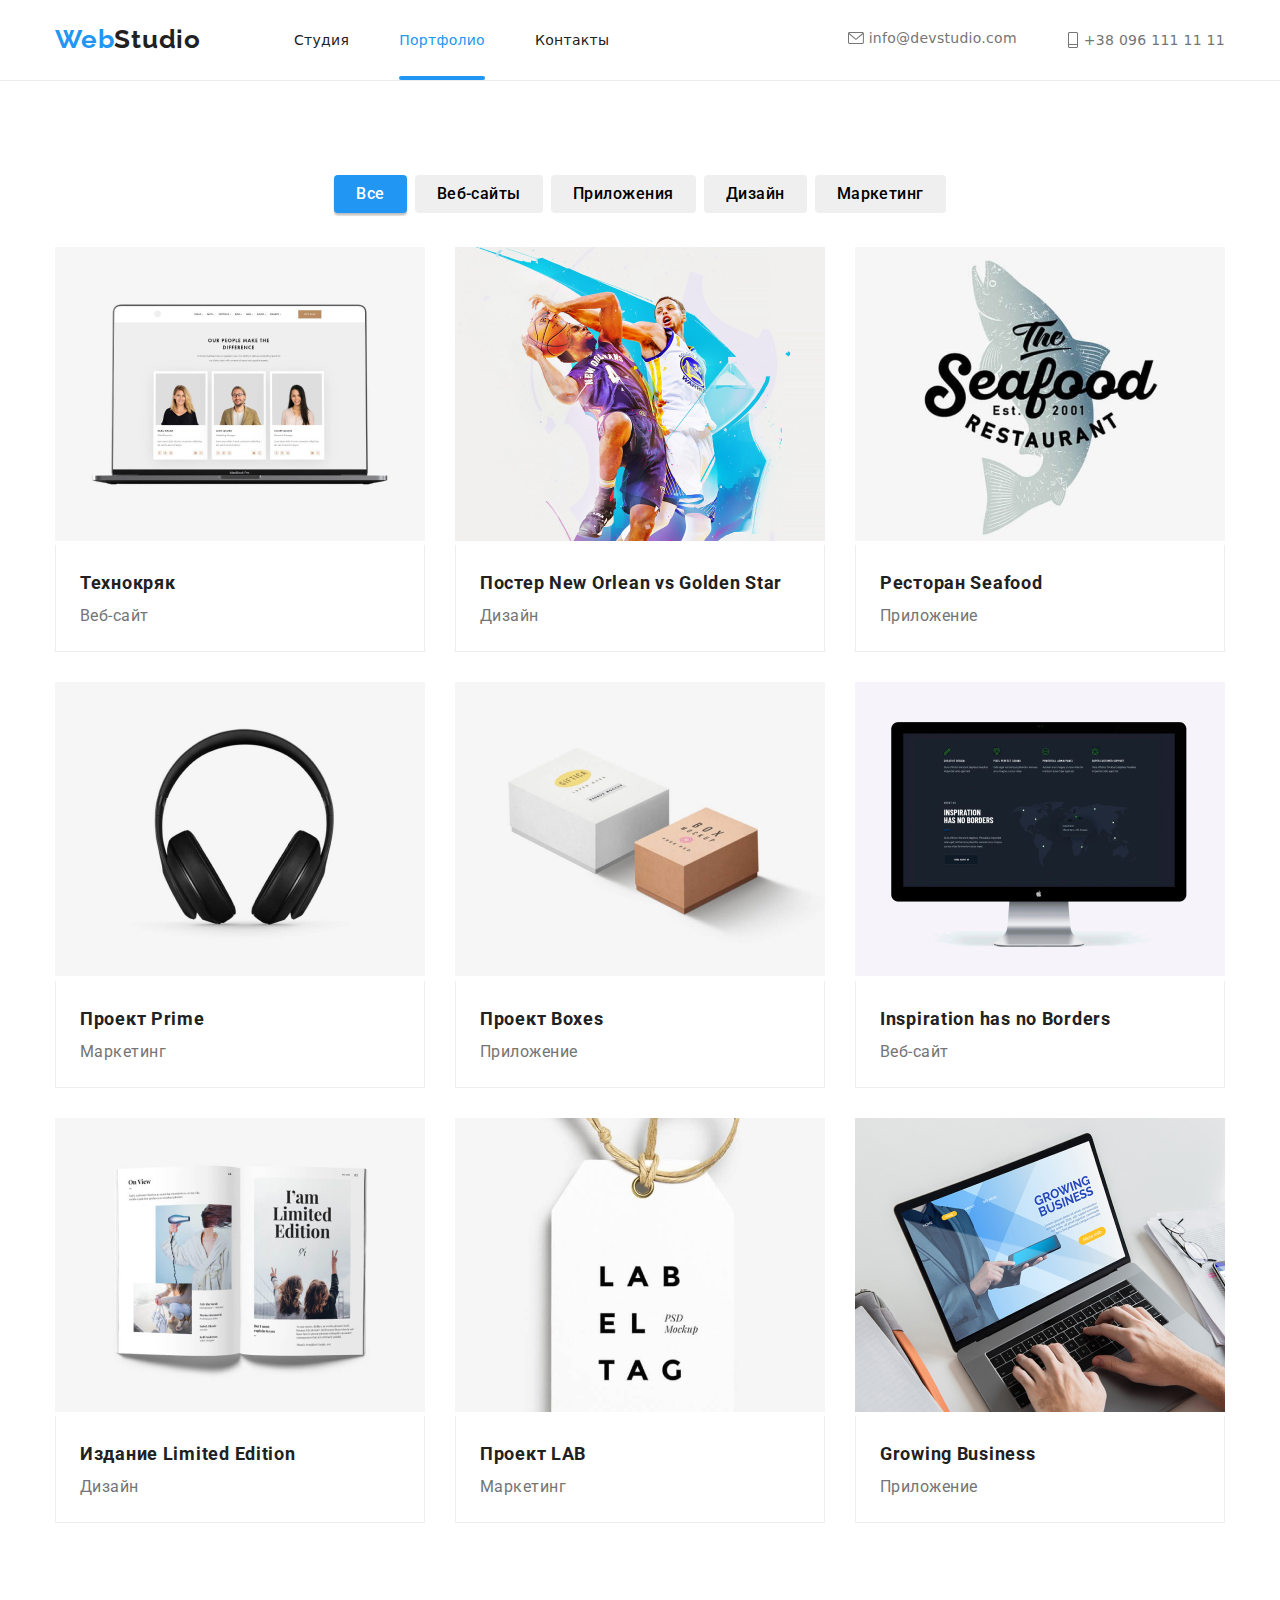
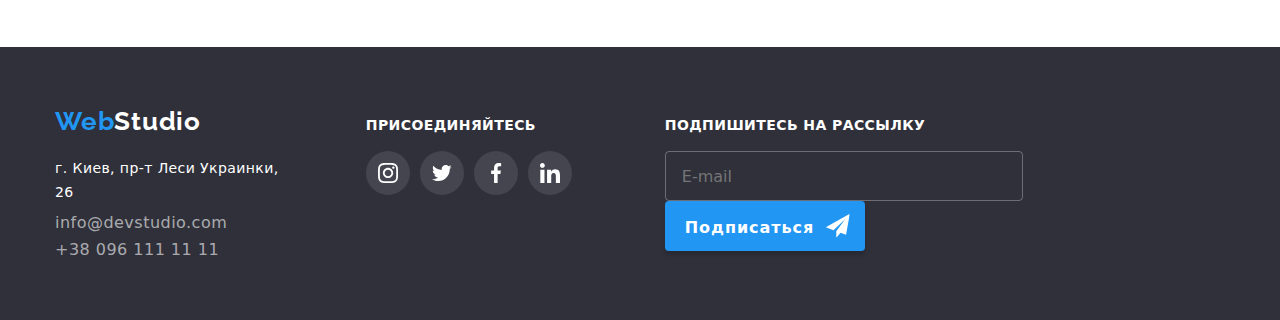
==== commit 05875310: "add scss" ====
--- a/portfolio.html
+++ b/portfolio.html
@@ -5,12 +5,12 @@
    <meta charset="UTF-8">
    <meta http-equiv="X-UA-Compatible" content="IE=edge">
    <meta name="viewport" content="width=device-width, initial-scale=1.0">
-   <link rel="stylesheet" href="./css/modern-normalize.css">
    <link rel="preconnect" href="https://fonts.googleapis.com">
    <link rel="preconnect" href="https://fonts.gstatic.com" crossorigin>
    <link
       href="https://fonts.googleapis.com/css2?family=Raleway:wght@700&family=Roboto:wght@400;500;700;900&display=swap"
       rel="stylesheet">
+   <link rel="stylesheet" href="./css/main.min.css">
    <link rel="stylesheet" href="./css/style.css">
    <title>Portfolio Web Studio (Version 2.1)</title>
 </head>
@@ -27,12 +27,12 @@
             </ul>
          </nav>
          <ul class="contact-list menu-list">
-            <li class="contact-list__item"><a href="mailto:info@devstudio.com" class="address-style">
+            <li class="contact-list__item"><a href="mailto:info@devstudio.com" class="menu-list__address-style">
                   <svg class="contact-list__icon--letter">
                      <use href="images/icons.svg#icon-email"></use>
                   </svg> info@devstudio.com</a>
             </li>
-            <li class="contact-list__item"><a href="tel:+380961111111" class="address-style">
+            <li class="contact-list__item"><a href="tel:+380961111111" class="menu-list__address-style">
                   <svg class="contact-list__icon--phone">
                      <use href="images/icons.svg#icon-phone"></use>
                   </svg> +38 096 111 11 11</a>
--- a/css/main.min.css
+++ b/css/main.min.css
@@ -0,0 +1,3 @@
+body{font-family:'Roboto', sans-serif;color:var(--main-color)}button{cursor:pointer}p,h1,h2,h3,h4,h5,h6,ul{margin:0;padding:0}:root{--main-color: #2196f3;--background-color: #ffffff;--text-color: #212121;--subtext: #757575}.section__title{position:absolute;white-space:nowrap;width:1px;height:1px;overflow:hidden;border:0;padding:0;clip:rect(0 0 0 0);-webkit-clip-path:inset(50%);clip-path:inset(50%);margin:-1px}.is-hidden{opacity:0;pointer-events:0;visibility:hidden}/*! modern-normalize v1.1.0 | MIT License | https://github.com/sindresorhus/modern-normalize */*,::before,::after{-webkit-box-sizing:border-box;box-sizing:border-box}html{line-height:1.15;-webkit-text-size-adjust:100%;-moz-tab-size:4;-o-tab-size:4;tab-size:4}body{margin-top:0;margin-bottom:0;margin-right:0;margin-left:0;font-family:system-ui,-apple-system,"Segoe UI",Roboto,Helvetica,Arial,sans-serif,"Apple Color Emoji","Segoe UI Emoji"}hr{height:0;color:inherit}abbr[title]{-webkit-text-decoration:underline dotted;text-decoration:underline dotted}b,strong{font-weight:bolder}code,kbd,samp,pre{font-family:ui-monospace, SFMono-Regular, Consolas, 'Liberation Mono', Menlo,+ monospace;font-size:1em}small{font-size:80%}sub,sup{font-size:75%;line-height:0;position:relative;vertical-align:baseline}sub{bottom:-0.25em}sup{top:-0.5em}table{text-indent:0;border-color:inherit}button,input,optgroup,select,textarea{font-family:inherit;font-size:100%;line-height:1.15;margin:0}button,select{text-transform:none}button,[type='button'],[type='reset'],[type='submit']{-webkit-appearance:button}::-moz-focus-inner{border-style:none;padding:0}:-moz-focusring{outline:1px dotted ButtonText}:-moz-ui-invalid{box-shadow:none}legend{padding:0}progress{vertical-align:baseline}::-webkit-inner-spin-button,::-webkit-outer-spin-button{height:auto}[type='search']{-webkit-appearance:textfield;outline-offset:-2px}::-webkit-search-decoration{-webkit-appearance:none}::-webkit-file-upload-button{-webkit-appearance:button;font:inherit}summary{display:list-item}.container{width:1200px;margin:0 auto;padding-right:15px;padding-left:15px}.button-style{font-family:inherit;width:200px;padding:10px 0;background-color:var(--main-color);border:none;border-radius:5px;color:var(--background-color);font-size:16px;font-weight:700;line-height:1.875;letter-spacing:0.06em;-webkit-box-shadow:0px 4px 4px rgba(0,0,0,0.15);box-shadow:0px 4px 4px rgba(0,0,0,0.15)}.button-submit{padding:10px 55px;background:#188ce8;-webkit-box-shadow:0px 4px 4px rgba(0,0,0,0.15);box-shadow:0px 4px 4px rgba(0,0,0,0.15);border-radius:4px;border:none;letter-spacing:0.06em;font-weight:700;font-size:16px;line-height:30px;color:#ffffff;margin:0 auto}.subscription-button{width:200px;height:50px;background:#2196f3;-webkit-box-shadow:0px 4px 4px rgba(0,0,0,0.15);box-shadow:0px 4px 4px rgba(0,0,0,0.15);border-radius:4px;border:none;margin-right:12px;font-weight:700;font-size:16px;line-height:30px;letter-spacing:0.06em;color:#ffffff;-webkit-box-align:center;-ms-flex-align:center;align-items:center;text-align:center}.modal-close-btn{display:-webkit-box;display:-ms-flexbox;display:flex;-webkit-box-pack:center;-ms-flex-pack:center;justify-content:center;-webkit-box-align:center;-ms-flex-align:center;align-items:center;width:30px;height:30px;border-radius:50%;position:absolute;background-color:#fff;border:1px solid rgba(0,0,0,0.1);top:14px;right:14px}.modal-close-btn:hover,.modal-close-btn:focus{fill:var(--main-color)}.close-btn{height:30px;width:30px}.section-padding{padding:94px 0 94px 0}.section:nth-child(3n){padding:0 0 94px 0}.section:nth-child(4n){background-color:#f5f4fa}.flex-row{display:-webkit-box;display:-ms-flexbox;display:flex;list-style:none;padding:0}.flex-row__item{margin:0 30px 0 0;width:270px}.flex-row__item:nth-child(4n+4){margin-right:0}.logo{font-family:'Raleway', sans-serif;font-size:26px;line-height:1.15;font-weight:700;text-decoration:none;color:var(--text-color);letter-spacing:0.03em;margin-right:93px}.footer__logo{display:block;font-family:'Raleway', sans-serif;font-size:26px;line-height:1.15;font-weight:700;text-decoration:none;color:var(--background-color);letter-spacing:0.03em;margin-bottom:20px}.flex-row__title{color:var(--text-color);font-size:14px;font-weight:700;line-height:1.14;text-transform:uppercase;letter-spacing:0.03em}.section-padding__title{text-align:center;color:var(--text-color);font-weight:700;font-size:36px;line-height:1.16;margin:0 0 50px 0;letter-spacing:0.03em}.block-information__name{color:var(--text-color);font-size:16px;line-height:1.125;font-weight:500;letter-spacing:0.03em;margin-bottom:10px}.block-information__career{color:var(--subtext);font-size:16px;font-weight:400;line-height:1.125;letter-spacing:0.03em;margin-bottom:16px}.flex-row__text{margin:10px 0 0 0;color:var(--subtext);font-weight:400;font-size:14px;line-height:1.71;letter-spacing:0.03em}.flex-row-subtext{position:absolute;bottom:4px;left:0;width:100%;height:70px;color:#fff;background:rgba(47,48,58,0.8);display:-webkit-box;display:-ms-flexbox;display:flex;-webkit-box-pack:center;-ms-flex-pack:center;justify-content:center;-webkit-box-align:center;-ms-flex-align:center;align-items:center;font-weight:700;font-size:14px;line-height:1.14;text-align:center;letter-spacing:0.03em;text-transform:uppercase;color:#ffffff}.modal-form{display:-webkit-box;display:-ms-flexbox;display:flex;-webkit-box-orient:vertical;-webkit-box-direction:normal;-ms-flex-direction:column;flex-direction:column}.modal-input{width:100%;height:40px;border:1px solid rgba(33,33,33,0.2);-webkit-box-sizing:border-box;box-sizing:border-box;border-radius:4px;padding-left:42px;cursor:pointer;margin-top:4px;margin-bottom:10px;outline:none;-webkit-transition:color 250ms cubic-bezier(0.4, 0, 0.2, 1);transition:color 250ms cubic-bezier(0.4, 0, 0.2, 1)}.modal-input:focus+.form-user-icon{fill:var(--main-color)}.modal-input:focus{border:1px solid var(--main-color)}.modal-textarea{width:100%;height:120px;border:1px solid rgba(33,33,33,0.2);-webkit-box-sizing:border-box;box-sizing:border-box;border-radius:4px;outline:none;padding:12px 16px;margin-top:4px;font-size:14px;line-height:16px;letter-spacing:0.01em;color:rgba(117,117,117,0.5);resize:none;cursor:pointer;-webkit-transition:color 250ms cubic-bezier(0.4, 0, 0.2, 1);transition:color 250ms cubic-bezier(0.4, 0, 0.2, 1)}.modal-textarea:focus{border:1px solid var(--main-color)}.modal-title{font-weight:700;font-size:20px;line-height:1.15;text-align:center;letter-spacing:0.03em;color:#212121;margin-bottom:10px}.text-label-form{font-size:12px;line-height:14px;letter-spacing:0.01em;color:#757575}.modal-checkbox{display:-webkit-box;display:-ms-flexbox;display:flex;-webkit-box-pack:center;-ms-flex-pack:center;justify-content:center;-webkit-box-align:center;-ms-flex-align:center;align-items:center;margin-top:20px;margin-bottom:30px}.checkbox-text{display:inline;font-size:14px;line-height:24px;letter-spacing:0.03em;color:#757575;padding-left:7px}.conditions-contract{font-size:14px;line-height:24px;letter-spacing:0.03em;color:var(--main-color);border-bottom:1px solid var(--main-color)}.link-contract{text-decoration:none;color:inherit}.thumb-user-name{position:relative}.form-user-icon{position:absolute;top:50%;left:15px;-webkit-transform:translate(0, -60%);transform:translate(0, -60%);height:18px;width:18px;pointer-events:none;fill:inherit}.checkbox{position:absolute;white-space:nowrap;width:1px;height:1px;overflow:hidden;border:0;padding:0;clip:rect(0 0 0 0);-webkit-clip-path:inset(50%);clip-path:inset(50%);margin:-1px}.checkbox-icon{content:'';display:inline-block;width:15px;height:15px;border:2px solid #252525;border-radius:2px}.checkbox:checked+.checkbox-icon{background-color:var(--main-color);border:2px solid var(--main-color);background-image:url("../images/icon check.svg");background-size:contain;background-origin:content-box}.checkbox:focus+.checkbox-icon,.checkbox:hover+.checkbox-icon{border:2px solid var(--main-color)}.backdrop{width:100vw;height:100vh;background-color:rgba(0,0,0,0.3);position:fixed;top:0;-webkit-transition:visibility 250ms cubic-bezier(0.4, 0, 0.2, 1),opacity 250ms cubic-bezier(0.4, 0, 0.2, 1),rotate 250ms linear;transition:visibility 250ms cubic-bezier(0.4, 0, 0.2, 1),opacity 250ms cubic-bezier(0.4, 0, 0.2, 1),rotate 250ms linear}.modal{width:528px;min-height:581px;background-color:#ffffff;-webkit-box-shadow:0px 1px 3px rgba(0,0,0,0.12),0px 1px 1px rgba(0,0,0,0.14),0px 2px 1px rgba(0,0,0,0.2);box-shadow:0px 1px 3px rgba(0,0,0,0.12),0px 1px 1px rgba(0,0,0,0.14),0px 2px 1px rgba(0,0,0,0.2);border-radius:4px;position:absolute;top:50%;left:50%;-webkit-transform:translate(-50%, -50%);transform:translate(-50%, -50%);padding:40px}.head{border-bottom:1px solid #ececec;padding:25px 0}.head>.container{display:-webkit-box;display:-ms-flexbox;display:flex;-webkit-box-align:center;-ms-flex-align:center;align-items:center}.menu{display:-webkit-box;display:-ms-flexbox;display:flex;-webkit-box-align:center;-ms-flex-align:center;align-items:center}.menu-list{display:-webkit-box;display:-ms-flexbox;display:flex;list-style:none}.menu-list:last-child{margin-left:auto}.a-nostyle{text-decoration:none;color:var(--text-color);-webkit-transition:color 250ms cubic-bezier(0.4, 0, 0.2, 1);transition:color 250ms cubic-bezier(0.4, 0, 0.2, 1)}.menu-list__item{display:block;font-weight:500;font-size:14px;line-height:0.875;margin:0 50px 0 0;letter-spacing:0.02em}.head__span{color:var(--main-color)}.menu-list__address-style{color:var(--subtext);text-decoration:none;font-size:14px;font-weight:500;line-height:0.875;letter-spacing:0.02em;display:-webkit-box;display:-ms-flexbox;display:flex;-webkit-box-pack:center;-ms-flex-pack:center;justify-content:center;-webkit-box-align:center;-ms-flex-align:center;align-items:center;-webkit-transition:color 250ms cubic-bezier(0.4, 0, 0.2, 1);transition:color 250ms cubic-bezier(0.4, 0, 0.2, 1)}.menu-list__address-style:hover,.menu-list__address-style:focus{color:var(--main-color);fill:var(--main-color)}.contact-list__item:first-child{margin:0 50px 0 0}.menu-list__item:nth-child(3n+3){margin-right:0}.a-nostyle:hover,.a-nostylefocus{color:var(--main-color)}.active{color:var(--main-color);position:relative}.active::after{content:'';width:100%;height:4px;position:absolute;background-color:var(--main-color);border-radius:2px;left:0;bottom:-32px}.contact-list__icon--letter{height:12px;width:16px;fill:currentColor;margin-right:5px}.contact-list__icon--phone{height:16px;width:12px;fill:currentColor;margin-right:5px}.hero{background-image:-webkit-gradient(linear, left top, left bottom, from(rgba(47,48,58,0.4)), to(rgba(47,48,58,0.4))),url(../images/bg-head.jpg);background-image:linear-gradient(rgba(47,48,58,0.4), rgba(47,48,58,0.4)),url(../images/bg-head.jpg);background-repeat:no-repeat;background-size:cover;background-color:#2f303a;padding-bottom:200px;padding-top:200px;text-align:center;max-width:1600px;margin:0 auto}.hero__sentences{font-size:44px;color:var(--background-color);font-weight:900;line-height:1.36;text-transform:uppercase;text-align:center;margin:0 0 30px 0;letter-spacing:0.06em}.teammates__item{background-color:var(--background-color);width:270px;text-align:center;margin:0 30px 0 0;-webkit-box-shadow:1px 2px 2px rgba(0,0,0,0.2);box-shadow:1px 2px 2px rgba(0,0,0,0.2)}.teammates__item:nth-child(4n+4){margin-right:0}.block-information{padding:30px 0 30px 0}.social-icons{list-style:none;display:-webkit-box;display:-ms-flexbox;display:flex;-webkit-box-pack:center;-ms-flex-pack:center;justify-content:center;-webkit-box-align:center;-ms-flex-align:center;align-items:center}.social-icons__item{cursor:pointer;width:44px;height:44px;margin-right:10px;color:#afb1b8;fill:currentColor}.social-icons__item:last-child{margin-right:0}.social-icons__url{display:-webkit-box;display:-ms-flexbox;display:flex;-webkit-box-pack:center;-ms-flex-pack:center;justify-content:center;-webkit-box-align:center;-ms-flex-align:center;align-items:center;border-radius:50%;width:100%;height:100%;color:#afb1b8;fill:currentColor;-webkit-transition:background-color 250ms cubic-bezier(0.4, 0, 0.2, 1),color 250ms cubic-bezier(0.4, 0, 0.2, 1);transition:background-color 250ms cubic-bezier(0.4, 0, 0.2, 1),color 250ms cubic-bezier(0.4, 0, 0.2, 1)}.social-icons__url:hover,.social-icons__url:focus{background-color:var(--main-color);color:#fff}.block-icon-item{width:20px;height:20px}.flex-row__items{margin:0 30px 0 0;position:relative}.flex-row__items:nth-child(3n+3){margin-right:0}.footer{background-color:#2f303a;padding:60px 0 60px 0}.footer-list{list-style:none;padding:0}.footer-address{text-decoration:none;color:var(--background-color);font-size:14px;line-height:1.71;font-style:normal;letter-spacing:0.03em}.footer-list__reset-style{text-decoration:none;color:rgba(255,255,255,0.6);font-style:normal}.footer-list__item{margin:0 0 9px 0;letter-spacing:0.03em}.footer-list__item:nth-child(3n){margin:0}.social-subscription{margin-left:70px}.social-subscription__list{list-style:none;display:-webkit-box;display:-ms-flexbox;display:flex;-webkit-box-pack:center;-ms-flex-pack:center;justify-content:center;-webkit-box-align:center;-ms-flex-align:center;align-items:center}.social-item{width:20px;height:20px;fill:#fff}.footer>.container{display:-webkit-box;display:-ms-flexbox;display:flex;-webkit-box-align:baseline;-ms-flex-align:baseline;align-items:baseline}.social-subscription__text{font-weight:700;font-size:14px;line-height:0.875;letter-spacing:0.03em;text-transform:uppercase;color:#ffffff;margin-bottom:20px}.social-subscription__url{width:44px;height:44px;border-radius:50%;display:-webkit-box;display:-ms-flexbox;display:flex;-webkit-box-pack:center;-ms-flex-pack:center;justify-content:center;-webkit-box-align:center;-ms-flex-align:center;align-items:center;background:rgba(255,255,255,0.1);-webkit-transition:background-color 250ms cubic-bezier(0.4, 0, 0.2, 1);transition:background-color 250ms cubic-bezier(0.4, 0, 0.2, 1)}.social-subscription__url:hover,.social-subscription__url:focus{background-color:var(--main-color)}.social-subscription__item{margin-right:10px}.social-subscription__item:last-child{margin-right:0}.subscription-email{margin-left:93px}.email-subscription{width:358px;height:50px;border:1px solid rgba(255,255,255,0.3);background-color:transparent;padding:15px 16px;-webkit-box-sizing:border-box;box-sizing:border-box;border-radius:4px;outline:none;color:rgba(255,255,255,0.3)}.icon-send-button{display:inline-block;width:24px;height:24px;fill:#fff;-webkit-transform:translate(20%, 20%);transform:translate(20%, 20%)}.block-icons__icon{width:65.32px;height:70px}.block-icons{height:120px;width:270px;display:-webkit-box;display:-ms-flexbox;display:flex;-webkit-box-pack:center;-ms-flex-pack:center;justify-content:center;-webkit-box-align:center;-ms-flex-align:center;align-items:center;background-color:#f5f4fa;border-radius:4px;margin-bottom:30px}.partners-list{list-style:none;display:-webkit-box;display:-ms-flexbox;display:flex}.partners-list__item{width:170px;height:92px;-webkit-box-sizing:border-box;box-sizing:border-box;margin-right:30px}.partners-list__item:last-child{margin-right:0px}.partners-list__url{display:-webkit-box;display:-ms-flexbox;display:flex;-webkit-box-pack:center;-ms-flex-pack:center;justify-content:center;-webkit-box-align:center;-ms-flex-align:center;align-items:center;border:1px solid #afb1b8;border-radius:4px;width:100%;height:100%;fill:currentColor;fill:#afb1b8;-webkit-transition:fill 250ms cubic-bezier(0.4, 0, 0.2, 1),border 250ms cubic-bezier(0.4, 0, 0.2, 1);transition:fill 250ms cubic-bezier(0.4, 0, 0.2, 1),border 250ms cubic-bezier(0.4, 0, 0.2, 1)}.partners-list__url:hover,.partners-list__url:focus{fill:var(--main-color);border:1px solid #2196f3}.icon-partners{width:106px;height:60px}
+/*# sourceMappingURL=main.min.css.map */--- a/css/style.css
+++ b/css/style.css
@@ -1,317 +1,3 @@
-:root {
-   --main-color: #2196f3;
-   --background-color: #ffffff;
-   --text-color: #212121;
-   --subtext: #757575;
-}
-body {
-   font-family: 'Roboto', sans-serif;
-   color: var(--main-color);
-}
-button {
-   cursor: pointer;
-}
-p,
-h1,
-h2,
-h3,
-h4,
-h5,
-h6,
-ul {
-   margin: 0;
-   padding: 0;
-}
-.head {
-   border-bottom: 1px solid #ececec;
-   padding: 25px 0;
-}
-.menu {
-   display: flex;
-   align-items: center;
-}
-
-.container {
-   width: 1200px;
-   margin: 0 auto;
-   padding-right: 15px;
-   padding-left: 15px;
-}
-.menu-list {
-   display: flex;
-   list-style: none;
-}
-
-.a-nostyle {
-   text-decoration: none;
-   color: var(--text-color);
-   transition: color 250ms cubic-bezier(0.4, 0, 0.2, 1);
-}
-.head > .container {
-   display: flex;
-   align-items: center;
-}
-
-.logo {
-   font-family: 'Raleway', sans-serif;
-   font-size: 26px;
-   line-height: 1.15;
-   font-weight: 700;
-   text-decoration: none;
-   color: var(--text-color);
-   letter-spacing: 0.03em;
-   margin-right: 93px;
-}
-.menu-list:last-child {
-   margin-left: auto;
-}
-
-.head__span {
-   color: var(--main-color);
-}
-.menu-list__item {
-   display: block;
-   font-weight: 500;
-   font-size: 14px;
-   line-height: 0.875;
-   margin: 0 50px 0 0;
-   letter-spacing: 0.02em;
-}
-.contact-list__item:first-child {
-   margin: 0 50px 0 0;
-}
-.address-style {
-   color: var(--subtext);
-   text-decoration: none;
-   font-size: 14px;
-   font-weight: 500;
-   line-height: 0.875;
-   letter-spacing: 0.02em;
-   display: flex;
-   justify-content: center;
-   align-items: center;
-   transition: color 250ms cubic-bezier(0.4, 0, 0.2, 1);
-}
-.menu-list__item:nth-child(3n + 3) {
-   margin-right: 0;
-}
-.a-nostyle:hover,
-.a-nostyle:focus {
-   color: var(--main-color);
-}
-.address-style:hover,
-.address-style:focus {
-   color: var(--main-color);
-   fill: var(--main-color);
-}
-.hero {
-   background-image: linear-gradient(
-         rgba(47, 48, 58, 0.4),
-         rgba(47, 48, 58, 0.4)
-      ),
-      url(../images/bg-head.jpg);
-   background-repeat: no-repeat;
-   background-size: cover;
-   background-color: #2f303a;
-   padding-bottom: 200px;
-   padding-top: 200px;
-   text-align: center;
-   max-width: 1600px;
-   margin: 0 auto;
-}
-.hero__sentences {
-   font-size: 44px;
-   color: var(--background-color);
-   font-weight: 900;
-   line-height: 1.36;
-   text-transform: uppercase;
-   text-align: center;
-   margin: 0 0 30px 0;
-   letter-spacing: 0.06em;
-}
-.button-style {
-   font-family: inherit;
-   width: 200px;
-   padding: 10px 0;
-   background-color: var(--main-color);
-   border: none;
-   border-radius: 5px;
-   color: var(--background-color);
-   font-size: 16px;
-   font-weight: 700;
-   line-height: 1.875;
-   letter-spacing: 0.06em;
-   box-shadow: 0px 4px 4px rgba(0, 0, 0, 0.15);
-}
-.section-padding {
-   padding: 94px 0 94px 0;
-}
-.section:nth-child(3n) {
-   padding: 0 0 94px 0;
-}
-.section:nth-child(4n) {
-   background-color: #f5f4fa;
-}
-.flex-row {
-   display: flex;
-   list-style: none;
-   padding: 0;
-}
-.section__title {
-   position: absolute;
-   white-space: nowrap;
-   width: 1px;
-   height: 1px;
-   overflow: hidden;
-   border: 0;
-   padding: 0;
-   clip: rect(0 0 0 0);
-   clip-path: inset(50%);
-   margin: -1px;
-}
-.flex-row__item {
-   margin: 0 30px 0 0;
-   width: 270px;
-}
-.flex-row__item:nth-child(4n + 4) {
-   margin-right: 0;
-}
-.flex-row__text {
-   margin: 10px 0 0 0;
-   color: var(--subtext);
-   font-weight: 400;
-   font-size: 14px;
-   line-height: 1.71;
-   letter-spacing: 0.03em;
-}
-.flex-row__title {
-   color: var(--text-color);
-   font-size: 14px;
-   font-weight: 700;
-   line-height: 1.14;
-   text-transform: uppercase;
-   letter-spacing: 0.03em;
-}
-.section-padding__title {
-   text-align: center;
-   color: var(--text-color);
-   font-weight: 700;
-   font-size: 36px;
-   line-height: 1.16;
-   margin: 0 0 50px 0;
-   letter-spacing: 0.03em;
-}
-.flex-row__items {
-   margin: 0 30px 0 0;
-   position: relative;
-}
-.flex-row__items:nth-child(3n + 3) {
-   margin-right: 0;
-}
-.flex-row-subtext {
-   position: absolute;
-   bottom: 4px;
-   left: 0;
-   width: 100%;
-   height: 70px;
-   color: #fff;
-   background: rgba(47, 48, 58, 0.8);
-   display: flex;
-   justify-content: center;
-   align-items: center;
-   font-weight: 700;
-   font-size: 14px;
-   line-height: 1.14;
-   text-align: center;
-   letter-spacing: 0.03em;
-   text-transform: uppercase;
-   color: #ffffff;
-}
-.teammates__item {
-   background-color: var(--background-color);
-   width: 270px;
-   text-align: center;
-   margin: 0 30px 0 0;
-   box-shadow: 1px 2px 2px rgba(0, 0, 0, 0.2);
-}
-.teammates__item:nth-child(4n + 4) {
-   margin-right: 0;
-}
-.block-information__name {
-   color: var(--text-color);
-   font-size: 16px;
-   line-height: 1.125;
-   font-weight: 500;
-   letter-spacing: 0.03em;
-   margin-bottom: 10px;
-}
-.block-information {
-   padding: 30px 0 30px 0;
-}
-.block-information__career {
-   color: var(--subtext);
-   font-size: 16px;
-   font-weight: 400;
-   line-height: 1.125;
-   letter-spacing: 0.03em;
-   margin-bottom: 16px;
-}
-.footer {
-   background-color: #2f303a;
-   padding: 60px 0 60px 0;
-}
-.footer__logo {
-   display: block;
-   font-family: 'Raleway', sans-serif;
-   font-size: 26px;
-   line-height: 1.15;
-   font-weight: 700;
-   text-decoration: none;
-   color: var(--background-color);
-   letter-spacing: 0.03em;
-   margin-bottom: 20px;
-}
-.footer-list {
-   list-style: none;
-   padding: 0;
-}
-.footer-address {
-   text-decoration: none;
-   color: var(--background-color);
-   font-size: 14px;
-   line-height: 1.71;
-   font-style: normal;
-   letter-spacing: 0.03em;
-}
-.footer-list__reset-style {
-   text-decoration: none;
-   color: rgba(255, 255, 255, 0.6);
-   font-style: normal;
-}
-.footer-list__item {
-   margin: 0 0 9px 0;
-   letter-spacing: 0.03em;
-}
-.footer-list__item:nth-child(3n) {
-   margin: 0;
-}
-
-.active {
-   color: var(--main-color);
-   position: relative;
-}
-
-.active::after {
-   content: '';
-   width: 100%;
-   height: 4px;
-   position: absolute;
-   background-color: var(--main-color);
-   border-radius: 2px;
-   left: 0;
-   bottom: -33px;
-}
-
 /*                  Portfolio.html                     */
 .portfolio-nav {
    display: flex;
@@ -427,55 +113,6 @@
    color: #ffffff;
    padding: 63px 24px 0 24px;
 }
-.backdrop {
-   width: 100vw;
-   height: 100vh;
-   background-color: rgba(0, 0, 0, 0.3);
-   position: fixed;
-   top: 0;
-   transition: visibility 250ms cubic-bezier(0.4, 0, 0.2, 1),
-      opacity 250ms cubic-bezier(0.4, 0, 0.2, 1), rotate 250ms linear;
-}
-.modal {
-   width: 528px;
-   min-height: 581px;
-   background-color: #ffffff;
-   box-shadow: 0px 1px 3px rgba(0, 0, 0, 0.12), 0px 1px 1px rgba(0, 0, 0, 0.14),
-      0px 2px 1px rgba(0, 0, 0, 0.2);
-   border-radius: 4px;
-   position: absolute;
-   top: 50%;
-   left: 50%;
-   transform: translate(-50%, -50%);
-   padding: 40px;
-}
-.modal-close-btn {
-   display: flex;
-   justify-content: center;
-   align-items: center;
-   width: 30px;
-   height: 30px;
-   border-radius: 50%;
-   position: absolute;
-   background-color: #fff;
-   border: 1px solid rgba(0, 0, 0, 0.1);
-   top: 14px;
-   right: 14px;
-}
-.modal-close-btn:hover,
-.modal-close-btn:focus {
-   fill: var(--main-color);
-}
-
-.close-btn {
-   height: 30px;
-   width: 30px;
-}
-.is-hidden {
-   opacity: 0;
-   pointer-events: 0;
-   visibility: hidden;
-}
 
 .project-list__url:hover .img-thumb__description,
 .project-list__url:focus .img-thumb__description {
@@ -491,334 +128,3 @@
    box-shadow: 0px 1px 1px rgba(0, 0, 0, 0.12), 0px 4px 4px rgba(0, 0, 0, 0.06),
       1px 4px 6px rgba(0, 0, 0, 0.16);
 }
-
-/* ICONS Style */
-.contact-list__icon--letter {
-   height: 12px;
-   width: 16px;
-   fill: currentColor;
-   margin-right: 5px;
-}
-.contact-list__icon--phone {
-   height: 16px;
-   width: 12px;
-   fill: currentColor;
-   margin-right: 5px;
-}
-.block-icons__icon {
-   width: 65.32px;
-   height: 70px;
-}
-.block-icons {
-   height: 120px;
-   width: 270px;
-   display: flex;
-   justify-content: center;
-   align-items: center;
-   background-color: #f5f4fa;
-   border-radius: 4px;
-   margin-bottom: 30px;
-}
-.social-icons {
-   list-style: none;
-   display: flex;
-   justify-content: center;
-   align-items: center;
-}
-.social-icons__item {
-   cursor: pointer;
-   width: 44px;
-   height: 44px;
-   margin-right: 10px;
-   color: #afb1b8;
-   fill: currentColor;
-}
-.social-icons__item:last-child {
-   margin-right: 0;
-}
-.social-icons__url {
-   display: flex;
-   justify-content: center;
-   align-items: center;
-   border-radius: 50%;
-   width: 100%;
-   height: 100%;
-   color: #afb1b8;
-   fill: currentColor;
-   transition: background-color 250ms cubic-bezier(0.4, 0, 0.2, 1),
-      color 250ms cubic-bezier(0.4, 0, 0.2, 1);
-}
-.block-icon-item {
-   width: 20px;
-   height: 20px;
-}
-.social-icons__url:hover,
-.social-icons__url:focus {
-   background-color: var(--main-color);
-   color: #fff;
-}
-.partners-list {
-   list-style: none;
-   display: flex;
-}
-.partners-list__item {
-   width: 170px;
-   height: 92px;
-   box-sizing: border-box;
-   margin-right: 30px;
-}
-.partners-list__item:last-child {
-   margin-right: 0px;
-}
-.partners-list__url {
-   display: flex;
-   justify-content: center;
-   align-items: center;
-   border: 1px solid #afb1b8;
-   border-radius: 4px;
-   width: 100%;
-   height: 100%;
-   fill: currentColor;
-   fill: #afb1b8;
-   transition: fill 250ms cubic-bezier(0.4, 0, 0.2, 1),
-      border 250ms cubic-bezier(0.4, 0, 0.2, 1);
-}
-.partners-list__url:hover,
-.partners-list__url:focus {
-   fill: var(--main-color);
-   border: 1px solid #2196f3;
-}
-.icon-partners {
-   width: 106px;
-   height: 60px;
-}
-.social-subscription {
-   margin-left: 70px;
-}
-
-.social-subscription__list {
-   list-style: none;
-   display: flex;
-   justify-content: center;
-   align-items: center;
-}
-.social-item {
-   width: 20px;
-   height: 20px;
-   fill: #fff;
-}
-.footer > .container {
-   display: flex;
-   align-items: baseline;
-}
-.social-subscription__text {
-   font-weight: 700;
-   font-size: 14px;
-   line-height: 0.875;
-   letter-spacing: 0.03em;
-   text-transform: uppercase;
-   color: #ffffff;
-   margin-bottom: 20px;
-}
-.social-subscription__url {
-   width: 44px;
-   height: 44px;
-   border-radius: 50%;
-   display: flex;
-   justify-content: center;
-   align-items: center;
-   background: rgba(255, 255, 255, 0.1);
-   transition: background-color 250ms cubic-bezier(0.4, 0, 0.2, 1);
-}
-.social-subscription__item {
-   margin-right: 10px;
-}
-.social-subscription__item:last-child {
-   margin-right: 0;
-}
-.social-subscription__url:hover,
-.social-subscription__url:focus {
-   background-color: var(--main-color);
-}
-
-/* MODAL FORM */
-.modal-form {
-   display: flex;
-   flex-direction: column;
-}
-
-.modal-input {
-   width: 100%;
-   height: 40px;
-   border: 1px solid rgba(33, 33, 33, 0.2);
-   box-sizing: border-box;
-   border-radius: 4px;
-   padding-left: 42px;
-   cursor: pointer;
-   margin-top: 4px;
-   margin-bottom: 10px;
-   outline: none;
-   transition: color 250ms cubic-bezier(0.4, 0, 0.2, 1);
-}
-.modal-input:focus + .form-user-icon {
-   fill: var(--main-color);
-}
-.modal-input:focus {
-   border: 1px solid var(--main-color);
-}
-.modal-textarea {
-   width: 100%;
-   height: 120px;
-   border: 1px solid rgba(33, 33, 33, 0.2);
-   box-sizing: border-box;
-   border-radius: 4px;
-   outline: none;
-   padding: 12px 16px;
-   margin-top: 4px;
-   font-size: 14px;
-   line-height: 16px;
-   letter-spacing: 0.01em;
-   color: rgba(117, 117, 117, 0.5);
-   resize: none;
-   cursor: pointer;
-   transition: color 250ms cubic-bezier(0.4, 0, 0.2, 1);
-}
-.modal-textarea:focus {
-   border: 1px solid var(--main-color);
-}
-
-.modal-title {
-   font-weight: 700;
-   font-size: 20px;
-   line-height: 1.15;
-   text-align: center;
-   letter-spacing: 0.03em;
-   color: #212121;
-   margin-bottom: 10px;
-}
-.button-submit {
-   padding: 10px 55px;
-   background: #188ce8;
-   box-shadow: 0px 4px 4px rgba(0, 0, 0, 0.15);
-   border-radius: 4px;
-   border: none;
-   letter-spacing: 0.06em;
-   font-weight: 700;
-   font-size: 16px;
-   line-height: 30px;
-   color: #ffffff;
-   margin: 0 auto;
-}
-.text-label-form {
-   font-size: 12px;
-   line-height: 14px;
-   letter-spacing: 0.01em;
-   color: #757575;
-}
-.modal-checkbox {
-   display: flex;
-   justify-content: center;
-   align-items: center;
-   margin-top: 20px;
-   margin-bottom: 30px;
-}
-.checkbox-text {
-   display: inline;
-   font-size: 14px;
-   line-height: 24px;
-   letter-spacing: 0.03em;
-   color: #757575;
-   padding-left: 7px;
-}
-.conditions-contract {
-   font-size: 14px;
-   line-height: 24px;
-   letter-spacing: 0.03em;
-   color: var(--main-color);
-   border-bottom: 1px solid var(--main-color);
-}
-.link-contract {
-   text-decoration: none;
-   color: inherit;
-}
-.thumb-user-name {
-   position: relative;
-}
-.form-user-icon {
-   position: absolute;
-   top: 50%;
-   left: 15px;
-   transform: translate(0, -60%);
-   height: 18px;
-   width: 18px;
-   pointer-events: none;
-   fill: inherit;
-}
-.subscription-email {
-   margin-left: 93px;
-}
-.email-subscription {
-   width: 358px;
-   height: 50px;
-   border: 1px solid rgba(255, 255, 255, 0.3);
-   background-color: transparent;
-   padding: 15px 16px;
-   box-sizing: border-box;
-   border-radius: 4px;
-   outline: none;
-   color: rgba(255, 255, 255, 0.3);
-}
-.subscription-button {
-   width: 200px;
-   height: 50px;
-   background: #2196f3;
-   box-shadow: 0px 4px 4px rgba(0, 0, 0, 0.15);
-   border-radius: 4px;
-   border: none;
-   margin-right: 12px;
-   font-weight: 700;
-   font-size: 16px;
-   line-height: 30px;
-   letter-spacing: 0.06em;
-   color: #ffffff;
-   align-items: center;
-   text-align: center;
-}
-.icon-send-button {
-   display: inline-block;
-   width: 24px;
-   height: 24px;
-   fill: #fff;
-   transform: translate(20%, 20%);
-}
-.checkbox {
-   position: absolute;
-   white-space: nowrap;
-   width: 1px;
-   height: 1px;
-   overflow: hidden;
-   border: 0;
-   padding: 0;
-   clip: rect(0 0 0 0);
-   clip-path: inset(50%);
-   margin: -1px;
-}
-.checkbox-icon {
-   content: '';
-   display: inline-block;
-   width: 15px;
-   height: 15px;
-   border: 2px solid #252525;
-   border-radius: 2px;
-}
-.checkbox:checked + .checkbox-icon {
-   background-color: var(--main-color);
-   border: 2px solid var(--main-color);
-   background-image: url('../images/icon check.svg');
-   background-size: contain;
-   background-origin: content-box;
-}
-.checkbox:focus + .checkbox-icon,
-.checkbox:hover + .checkbox-icon {
-   border: 2px solid var(--main-color);
-}
